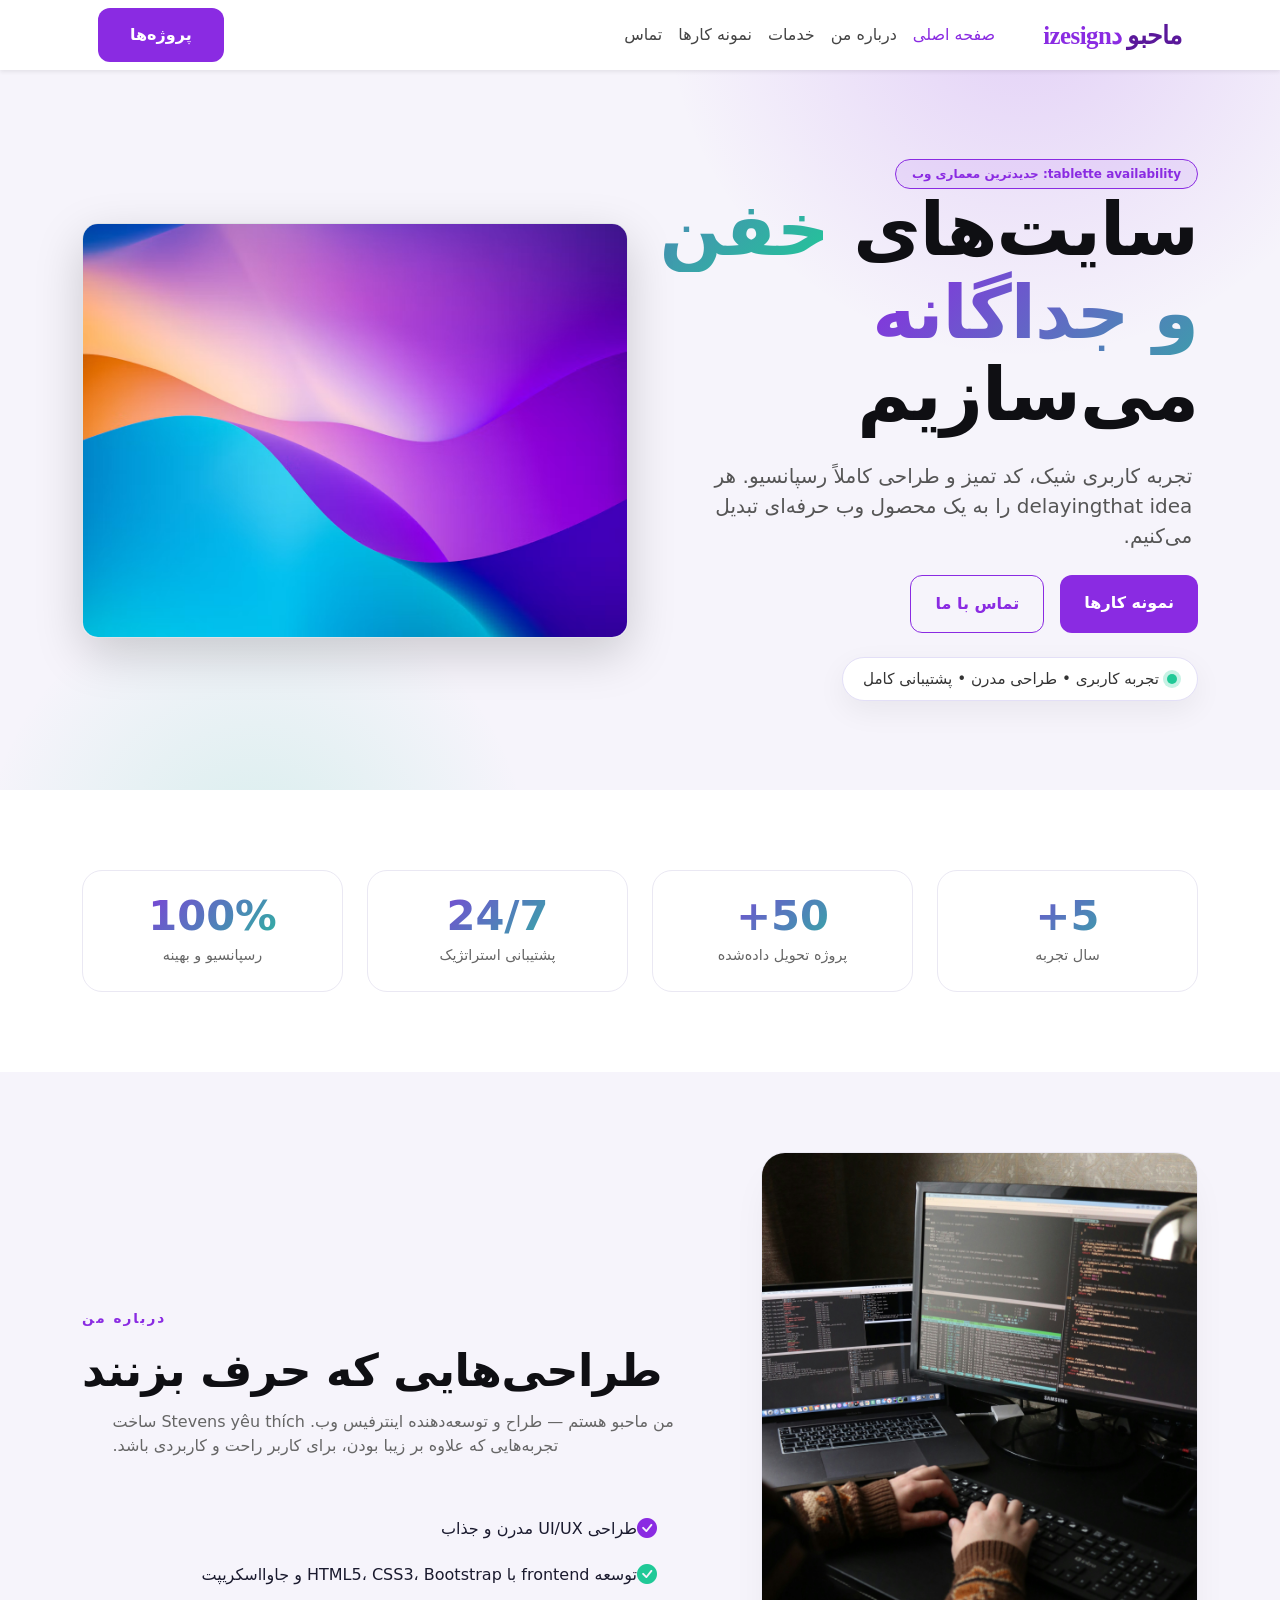
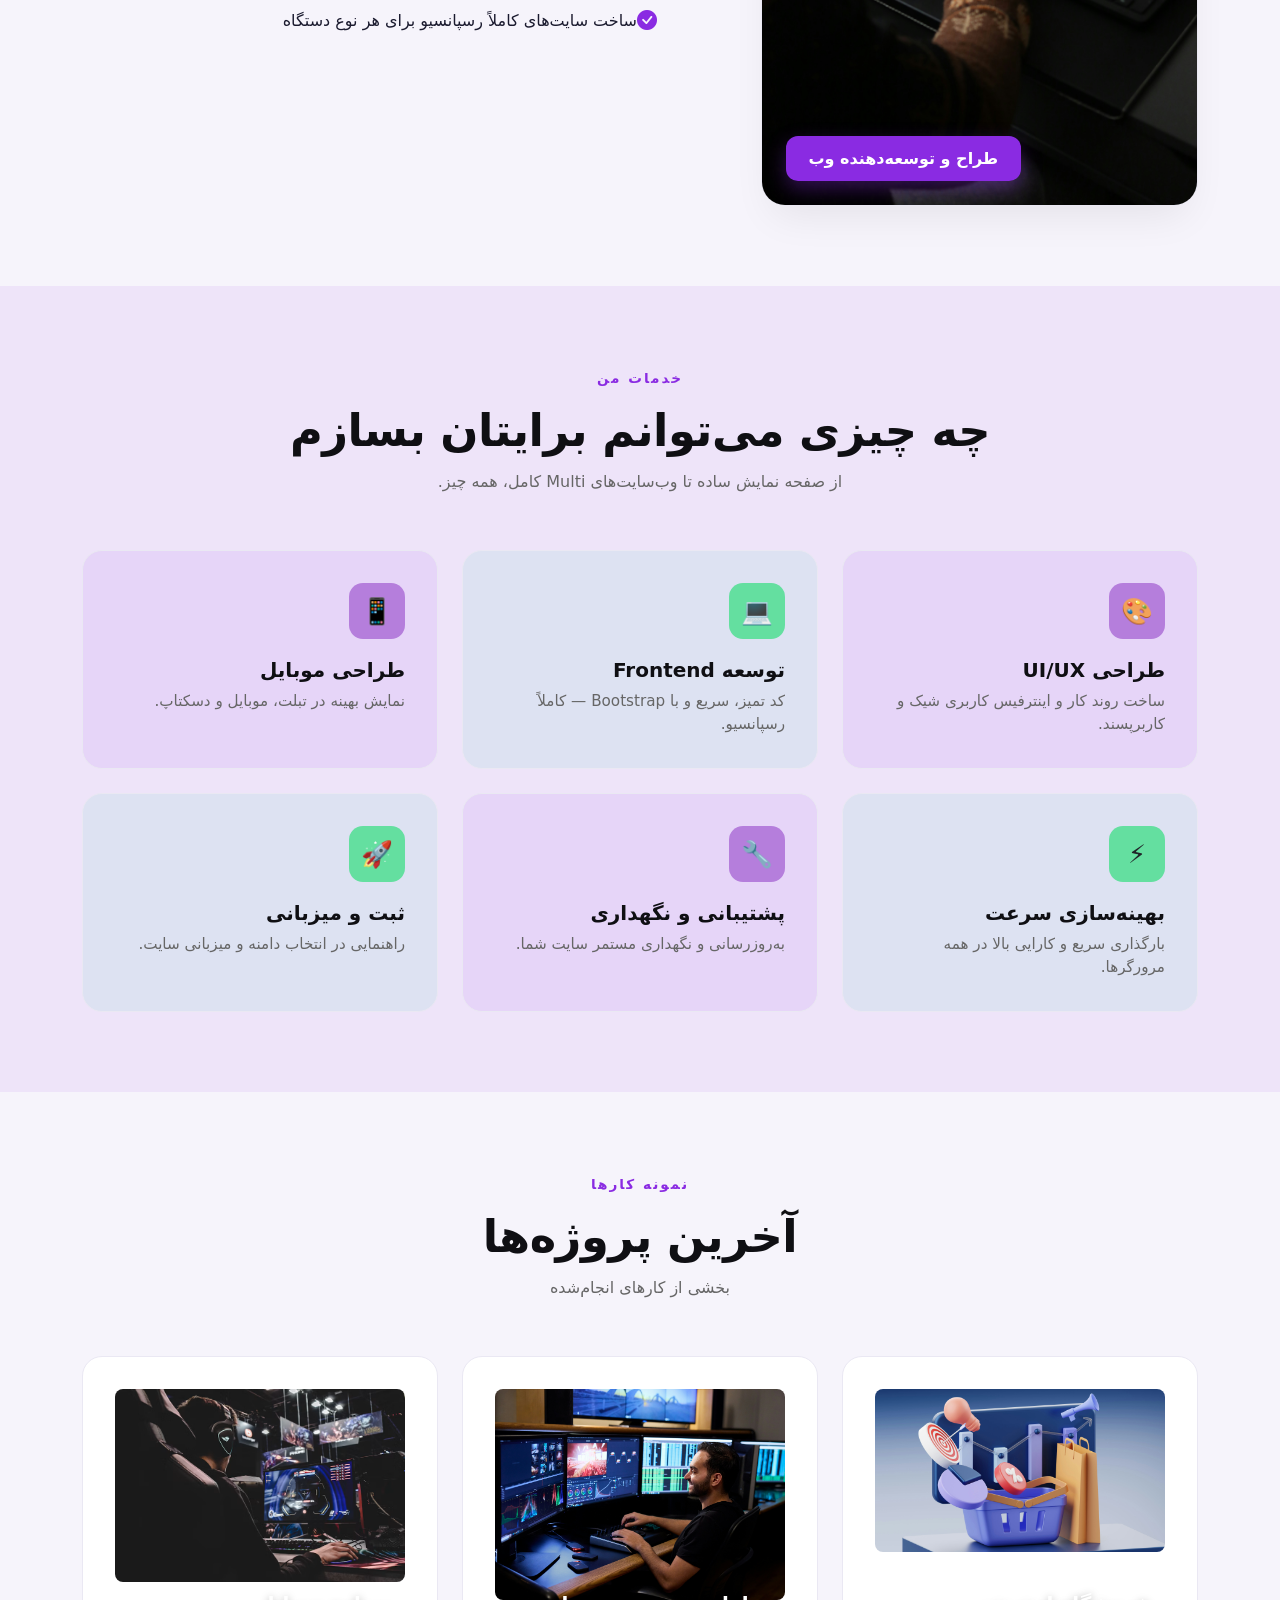
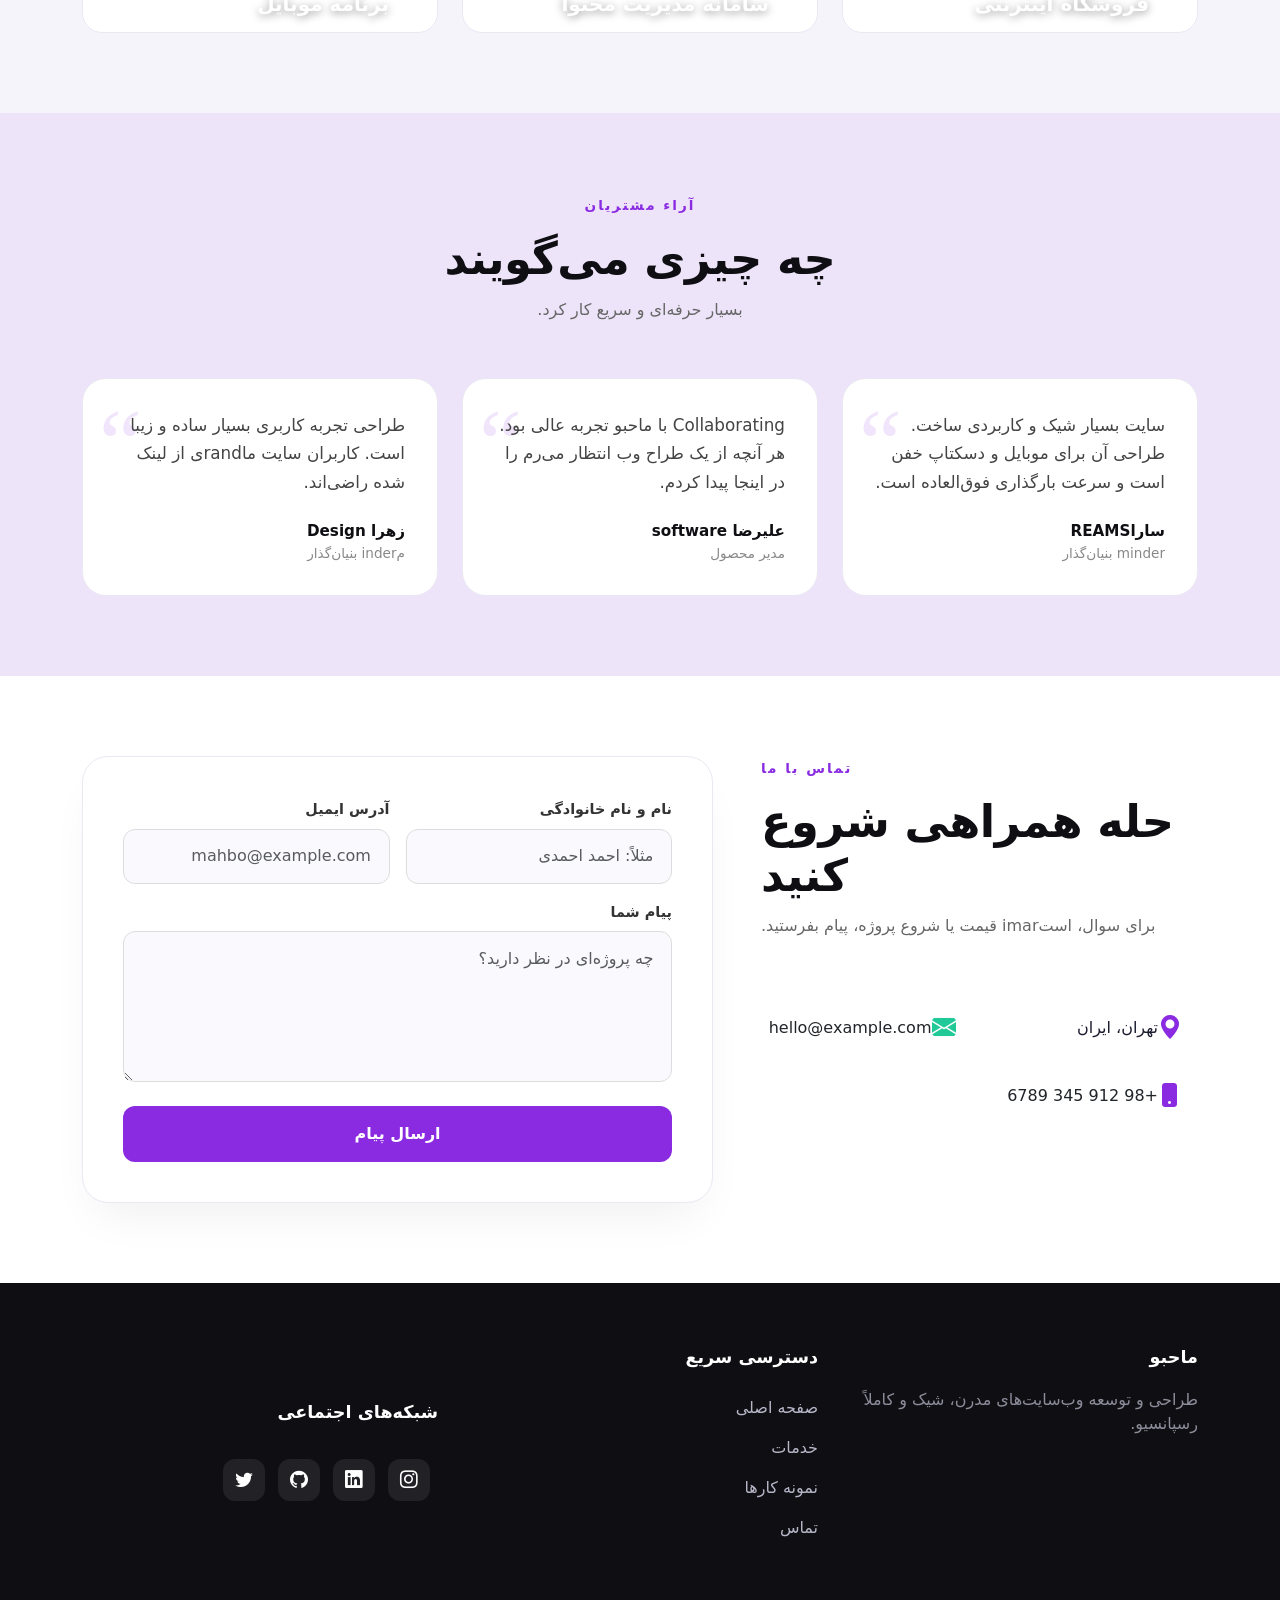
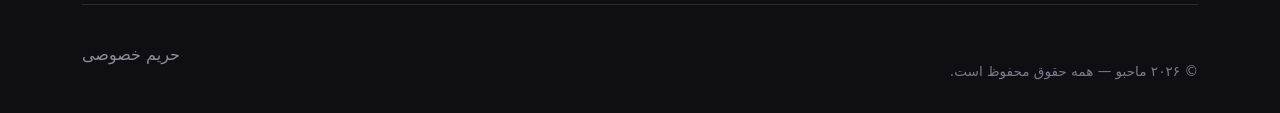
==== index.html @ b88f0582 "creating a resume website" ====
<!DOCTYPE html>
<html lang="fa" dir="rtl">
<head>
<meta charset="UTF-8">
<meta name="viewport" content="width=device-width, initial-scale=1.0">
<title>ماحبو | طراح و توسعه‌دهنده وب</title>

<!-- Bootstrap 5.3 (CDN) -->
<!-- <link href="https://cdn.jsdelivr.net/npm/bootstrap@5.3.3/dist/css/bootstrap.rtl.min.css" rel="stylesheet"> -->
<link rel="stylesheet" href="./uploads/bootstrap.rtl.min.css">
<!-- <link rel="stylesheet" href="https://cdn.jsdelivr.net/npm/bootstrap-icons@1.11.1/font/bootstrap-icons.css"> -->
<link rel="stylesheet" href="./uploads/bootstrap/bootstrap-icons/bootstrap-icons.min.css">

<!-- استایل‌های سفارشی آپلودی -->
<link rel="stylesheet" href="./uploads/main.css">
<link rel="stylesheet" href="./style.css">
</head>
<body>

<nav class="navbar navbar-expand-lg navbar-light bg-white shadow-sm sticky-top">
  <div class="container">
    <a class="navbar-brand" href="#home">ماحبو <span>دizesign</span></a>
    <button class="navbar-toggler" type="button" data-bs-toggle="collapse" data-bs-target="#mainNav">
      <span class="navbar-toggler-icon"></span>
    </button>
    <div class="collapse navbar-collapse" id="mainNav">
      <ul class="navbar-nav ms-auto">
        <li class="nav-item"><a class="nav-link active" href="#home">صفحه اصلی</a></li>
        <li class="nav-item"><a class="nav-link" href="#about">درباره من</a></li>
        <li class="nav-item"><a class="nav-link" href="#services">خدمات</a></li>
        <li class="nav-item"><a class="nav-link" href="#works">نمونه کارها</a></li>
        <li class="nav-item"><a class="nav-link" href="#contact">تماس</a></li>
      </ul>
      <a href="#contact" class="btn btn-primary ms-3 d-none d-lg-inline-block">پروژه‌ها</a>
    </div>
  </div>
</nav>

<!-- Hero -->
<section class="hero" id="home">
  <div class="container position-relative">
    <div class="row gy-5 align-items-center">
      <div class="col-lg-6">
        <span class="badge bg-purple-10 text-purple border border-purple rounded-pill px-3 py-2 small fw-bold">tablette availability: جدیدترین معماری وب</span>
        <h1>سایت‌های <span class="grad">خفن و جداگانه</span> می‌سازیم</h1>
        <p class="lead mt-4">تجربه کاربری شیک، کد تمیز و طراحی کاملاً رسپانسیو. هر delayingthat idea را به یک محصول وب حرفه‌ای تبدیل می‌کنیم.</p>
        <div class="d-flex gap-3 mt-4 flex-wrap">
          <a href="#works" class="btn btn-primary px-4 py-3">نمونه کارها</a>
          <a href="#contact" class="btn btn-outline-accent px-4 py-3">تماس با ما</a>
        </div>
        <div class="badge-pill mt-4">
          <span class="dot"></span> <span>تجربه کاربری • طراحی مدرن • پشتیبانی کامل</span>
        </div>
      </div>
      <div class="col-lg-6 text-center">
        <div class="position-relative d-inline-block">
          <img src="./image/img1.avif" alt="طراحی وب مدرن" class="img-fluid rounded-4 border border-purple-50 shadow-lg about-img">
        </div>
      </div>
    </div>
  </div>
</section>

<!-- Stats -->
<section class="bg-white">
  <div class="container">
    <div class="row g-4">
      <div class="col-md-3 col-6"><div class="stat"><div class="num">5+</div><div class="lbl">سال تجربه</div></div></div>
      <div class="col-md-3 col-6"><div class="stat"><div class="num">50+</div><div class="lbl">پروژه تحویل داده‌شده</div></div></div>
      <div class="col-md-3 col-6"><div class="stat"><div class="num">24/7</div><div class="lbl">پشتیبانی استراتژیک</div></div></div>
      <div class="col-md-3 col-6"><div class="stat"><div class="num">100%</div><div class="lbl">رسپانسیو و بهینه</div></div></div>
    </div>
  </div>
</section>

<!-- About -->
<section id="about">
  <div class="container">
    <div class="row g-5 align-items-center">
      <div class="col-lg-5">
        <div class="about-img">
          <img src="./image/img2.jpg" alt="محبوبه">
          <div class="badge">طراح و توسعه‌دهنده وب</div>
        </div>
      </div>
      <div class="col-lg-7">
        <div class="section-head text-start">
          <span class="eyebrow">درباره من</span>
          <h2>طراحی‌هایی که حرف بزنند</h2>
          <p>من ماحبو هستم — طراح و توسعه‌دهنده اینترفیس وب. Stevens yêu thích ساخت تجربه‌هایی که علاوه بر زیبا بودن، برای کاربر راحت و کاربردی باشد.</p>
        </div>
        <ul class="list-unstyled mt-4">
          <li class="d-flex align-items-center mb-3"><i class="bi bi-check-circle-fill text-purple fs-5 me-3"></i> <span>طراحی UI/UX مدرن و جذاب</span></li>
          <li class="d-flex align-items-center mb-3"><i class="bi bi-check-circle-fill text-teal fs-5 me-3"></i> <span>توسعه frontend با HTML5، CSS3، Bootstrap و جاوااسکریپت</span></li>
          <li class="d-flex align-items-center mb-3"><i class="bi bi-check-circle-fill text-purple fs-5 me-3"></i> <span>ساخت سایت‌های کاملاً رسپانسیو برای هر نوع دستگاه</span></li>
        </ul>
      </div>
    </div>
  </div>
</section>

<!-- Services -->
<section id="services" class="bg-purple-10">
  <div class="container">
    <div class="section-head">
      <span class="eyebrow">خدمات من</span>
      <h2>چه چیزی می‌توانم برایتان بسازم</h2>
      <p>از صفحه نمایش ساده تا وب‌سایت‌های Multi کامل، همه چیز.</p>
    </div>
    <div class="row g-4">
      <div class="col-md-6 col-lg-4">
        <div class="card-glass bg-purple-10">
          <div class="card-icon bg-purple-light text-purple-dark">🎨</div>
          <h3>طراحی UI/UX</h3>
          <p>ساخت روند کار و اینترفیس کاربری شیک و کاربرپسند.</p>
        </div>
      </div>
      <div class="col-md-6 col-lg-4">
        <div class="card-glass bg-teal-10">
          <div class="card-icon bg-teal-light text-dark">💻</div>
          <h3>توسعه Frontend</h3>
          <p>کد تمیز، سریع و با Bootstrap — کاملاً رسپانسیو.</p>
        </div>
      </div>
      <div class="col-md-6 col-lg-4">
        <div class="card-glass bg-purple-10">
          <div class="card-icon bg-purple-light text-purple-dark">📱</div>
          <h3>طراحی موبایل</h3>
          <p>نمایش بهینه در تبلت، موبایل و دسکتاپ.</p>
        </div>
      </div>
      <div class="col-md-6 col-lg-4">
        <div class="card-glass bg-teal-10">
          <div class="card-icon bg-teal-light text-dark">⚡</div>
          <h3>بهینه‌سازی سرعت</h3>
          <p>بارگذاری سریع و کارایی بالا در همه مرورگرها.</p>
        </div>
      </div>
      <div class="col-md-6 col-lg-4">
        <div class="card-glass bg-purple-10">
          <div class="card-icon bg-purple-light text-purple-dark">🔧</div>
          <h3>پشتیبانی و نگهداری</h3>
          <p>به‌روزرسانی و نگهداری مستمر سایت شما.</p>
        </div>
      </div>
      <div class="col-md-6 col-lg-4">
        <div class="card-glass bg-teal-10">
          <div class="card-icon bg-teal-light text-dark">🚀</div>
          <h3>ثبت و میزبانی</h3>
          <p>راهنمایی در انتخاب دامنه و میزبانی سایت.</p>
        </div>
      </div>
    </div>
  </div>
</section>

<!-- Works / Gallery -->
<section id="works">
  <div class="container">
    <div class="section-head">
      <span class="eyebrow">نمونه کارها</span>
      <h2>آخرین پروژه‌ها</h2>
      <p>بخشی از کارهای انجام‌شده</p>
    </div>
    <div class="row g-4">
      <div class="col-md-6 col-lg-4">
        <div class="card-glass" style="position:relative;overflow:hidden;">
          <img src="./image/img3.jpg" alt="پروژه ۱" class="img-fluid w-100 rounded-3">
          <div class="position-absolute bottom-0 inset-0 p-3 d-flex align-items-end">
            <h3 class="mb-0 text-white fw-bold" style="text-shadow:0 2px 8px rgba(0,0,0,0.4);">فروشگاه اینترنتی</h3>
          </div>
        </div>
      </div>
      <div class="col-md-6 col-lg-4">
        <div class="card-glass" style="position:relative;overflow:hidden;">
          <img src="./image/img4.jpg" alt="پروژه ۲" class="img-fluid w-100 rounded-3">
          <div class="position-absolute bottom-0 inset-0 p-3 d-flex align-items-end">
            <h3 class="mb-0 text-white fw-bold" style="text-shadow:0 2px 8px rgba(0,0,0,0.4);">سامانه مدیریت محتوا</h3>
          </div>
        </div>
      </div>
      <div class="col-md-6 col-lg-4">
        <div class="card-glass" style="position:relative;overflow:hidden;">
          <img src="./image/img5.avif" alt="پروژه ۳" class="img-fluid w-100 rounded-3">
          <div class="position-absolute bottom-0 inset-0 p-3 d-flex align-items-end">
            <h3 class="mb-0 text-white fw-bold" style="text-shadow:0 2px 8px rgba(0,0,0,0.4);">برنامه موبایل</h3>
          </div>
        </div>
      </div>
    </div>
  </div>
</section>

<!-- Testimonials -->
<section class="bg-purple-10">
  <div class="container">
    <div class="section-head">
      <span class="eyebrow">آراء مشتریان</span>
      <h2>چه چیزی می‌گویند</h2>
      <p>بسیار حرفه‌ای و سریع کار کرد.</p>
    </div>
    <div class="row g-4">
      <div class="col-md-6 col-lg-4">
        <div class="testimonial">
          <p>سایت بسیار شیک و کاربردی ساخت. طراحی آن برای موبایل و دسکتاپ خفن است و سرعت بارگذاری فوق‌العاده است.</p>
          <div class="author">ساراREAMS</div>
          <div class="role">minder بنیان‌گذار</div>
        </div>
      </div>
      <div class="col-md-6 col-lg-4">
        <div class="testimonial">
          <p>Collaborating با ماحبو تجربه عالی بود. هر آنچه از یک طراح وب انتظار می‌رم را در اینجا پیدا کردم.</p>
          <div class="author">علیرضا software</div>
          <div class="role">مدیر محصول</div>
        </div>
      </div>
      <div class="col-md-6 col-lg-4">
        <div class="testimonial">
          <p>طراحی تجربه کاربری بسیار ساده و زیبا است. کاربران سایت ماrandی از لینک شده راضی‌اند.</p>
          <div class="author">زهرا Design</div>
          <div class="role">مinder بنیان‌گذار</div>
        </div>
      </div>
    </div>
  </div>
</section>

<!-- Contact -->
<section id="contact" class="bg-white">
  <div class="container">
    <div class="row g-5">
      <div class="col-lg-5">
        <div class="section-head text-start">
          <span class="eyebrow">تماس با ما</span>
          <h2>حله همراهی شروع کنید</h2>
          <p>برای سوال، استimar قیمت یا شروع پروژه، پیام بفرستید.</p>
        </div>
        <div class="row g-3 mt-4">
          <div class="col-6">
            <div class="d-flex align-items-center mb-3"><i class="bi bi-geo-alt-fill text-purple fs-4 me-3"></i> <span>تهران، ایران</span></div>
          </div>
          <div class="col-6">
            <div class="d-flex align-items-center mb-3"><i class="bi bi-envelope-fill text-teal fs-4 me-3"></i> <a href="mailto:hello@example.com" class="text-dark text-decoration-none">hello@example.com</a></div>
          </div>
          <div class="col-12">
            <div class="d-flex align-items-center mb-3"><i class="bi bi-phone-fill text-purple fs-4 me-3"></i> <a href="tel:+989123456789" class="text-dark text-decoration-none">+98 912 345 6789</a></div>
          </div>
        </div>
      </div>
      <div class="col-lg-7">
        <form class="contact-form" id="contactForm">
          <div class="row g-3">
            <div class="col-md-6">
              <label class="form-label">نام و نام خانوادگی</label>
              <input type="text" class="form-control" placeholder="مثلاً: احمد احمدی" required>
            </div>
            <div class="col-md-6">
              <label class="form-label">آدرس ایمیل</label>
              <input type="email" class="form-control" placeholder="mahbo@example.com" required>
            </div>
            <div class="col-12">
              <label class="form-label">پیام شما</label>
              <textarea class="form-control" rows="5" placeholder="چه پروژه‌ای در نظر دارید؟" required></textarea>
            </div>
          </div>
          <div class="d-grid mt-4">
            <button type="submit" class="btn btn-primary px-5 py-3">ارسال پیام</button>
          </div>
        </form>
      </div>
    </div>
  </div>
</section>

<footer>
  <div class="container">
    <div class="row g-4">
      <div class="col-md-4">
        <h5>ماحبو</h5>
        <p class="mt-3 opacity-75">طراحی و توسعه وب‌سایت‌های مدرن، شیک و کاملاً رسپانسیو.</p>
      </div>
      <div class="col-md-4 d-flex flex-column justify-content-center">
        <h5>دسترسی سریع</h5>
        <p class="mt-2"><a href="#home">صفحه اصلی</a></p>
        <p><a href="#services">خدمات</a></p>
        <p><a href="#works">نمونه کارها</a></p>
        <p><a href="#contact">تماس</a></p>
      </div>
      <div class="col-md-4 d-flex flex-column justify-content-center">
        <h5>شبکه‌های اجتماعی</h5>
        <div class="social mt-3">
          <a href="#"><i class="bi bi-instagram"></i></a>
          <a href="#"><i class="bi bi-linkedin"></i></a>
          <a href="#"><i class="bi bi-github"></i></a>
          <a href="#"><i class="bi bi-twitter"></i></a>
        </div>
      </div>
    </div>
    <div class="border-top mt-5 pt-4 d-flex justify-content-between align-items-center flex-wrap gap-3">
      <div class="copyright">© ۲۰۲۶ ماحبو — همه حقوق محفوظ است.</div>
      <a href="#" class="text-decoration-none opacity-75">حریم خصوصی</a>
    </div>
  </div>
</footer>

<!-- Bootstrap JS Bundle + Bootstrap Icons -->
<!-- <script src="https://cdn.jsdelivr.net/npm/bootstrap@5.3.3/dist/js/bootstrap.bundle.min.js"></script> -->
<script src="./uploads/bootstrap/bootstrap.bundle.min.js"></script>
<script>
  /* Reveal-on-scroll */
  const observer = new IntersectionObserver((entries) => {
    entries.forEach(entry => {
      if (entry.isIntersecting) {
        entry.target.classList.add('show');
        observer.unobserve(entry.target);
      }
    });
  }, { threshold: 0.12 });
  document.querySelectorAll('.reveal').forEach(el => observer.observe(el));

  /* Smooth scroll already via CSS; active nav link on scroll */
  const sections = document.querySelectorAll('section[id]');
  const navLinks = document.querySelectorAll('.navbar-nav .nav-link');
  window.addEventListener('scroll', () => {
    let current = '';
    sections.forEach(sec => {
      const top = window.scrollY;
      const offset = sec.offsetTop - 120;
      if (top >= offset) current = sec.getAttribute('id');
    });
    navLinks.forEach(link => {
      link.classList.remove('active');
      if (link.getAttribute('href') === '#' + current) link.classList.add('active');
    });
  });

  /* Demo contact form */
  document.getElementById('contactForm').addEventListener('submit', function(e) {
    e.preventDefault();
    const btn = this.querySelector('button[type="submit"]');
    const original = btn.textContent;
    btn.textContent = 'ارسال شد ✓';
    btn.classList.replace('btn-primary','btn-outline-accent');
    setTimeout(() => {
      btn.textContent = original;
      btn.classList.replace('btn-outline-accent','btn-primary');
      this.reset();
    }, 2000);
  });
</script>
</body>
</html>
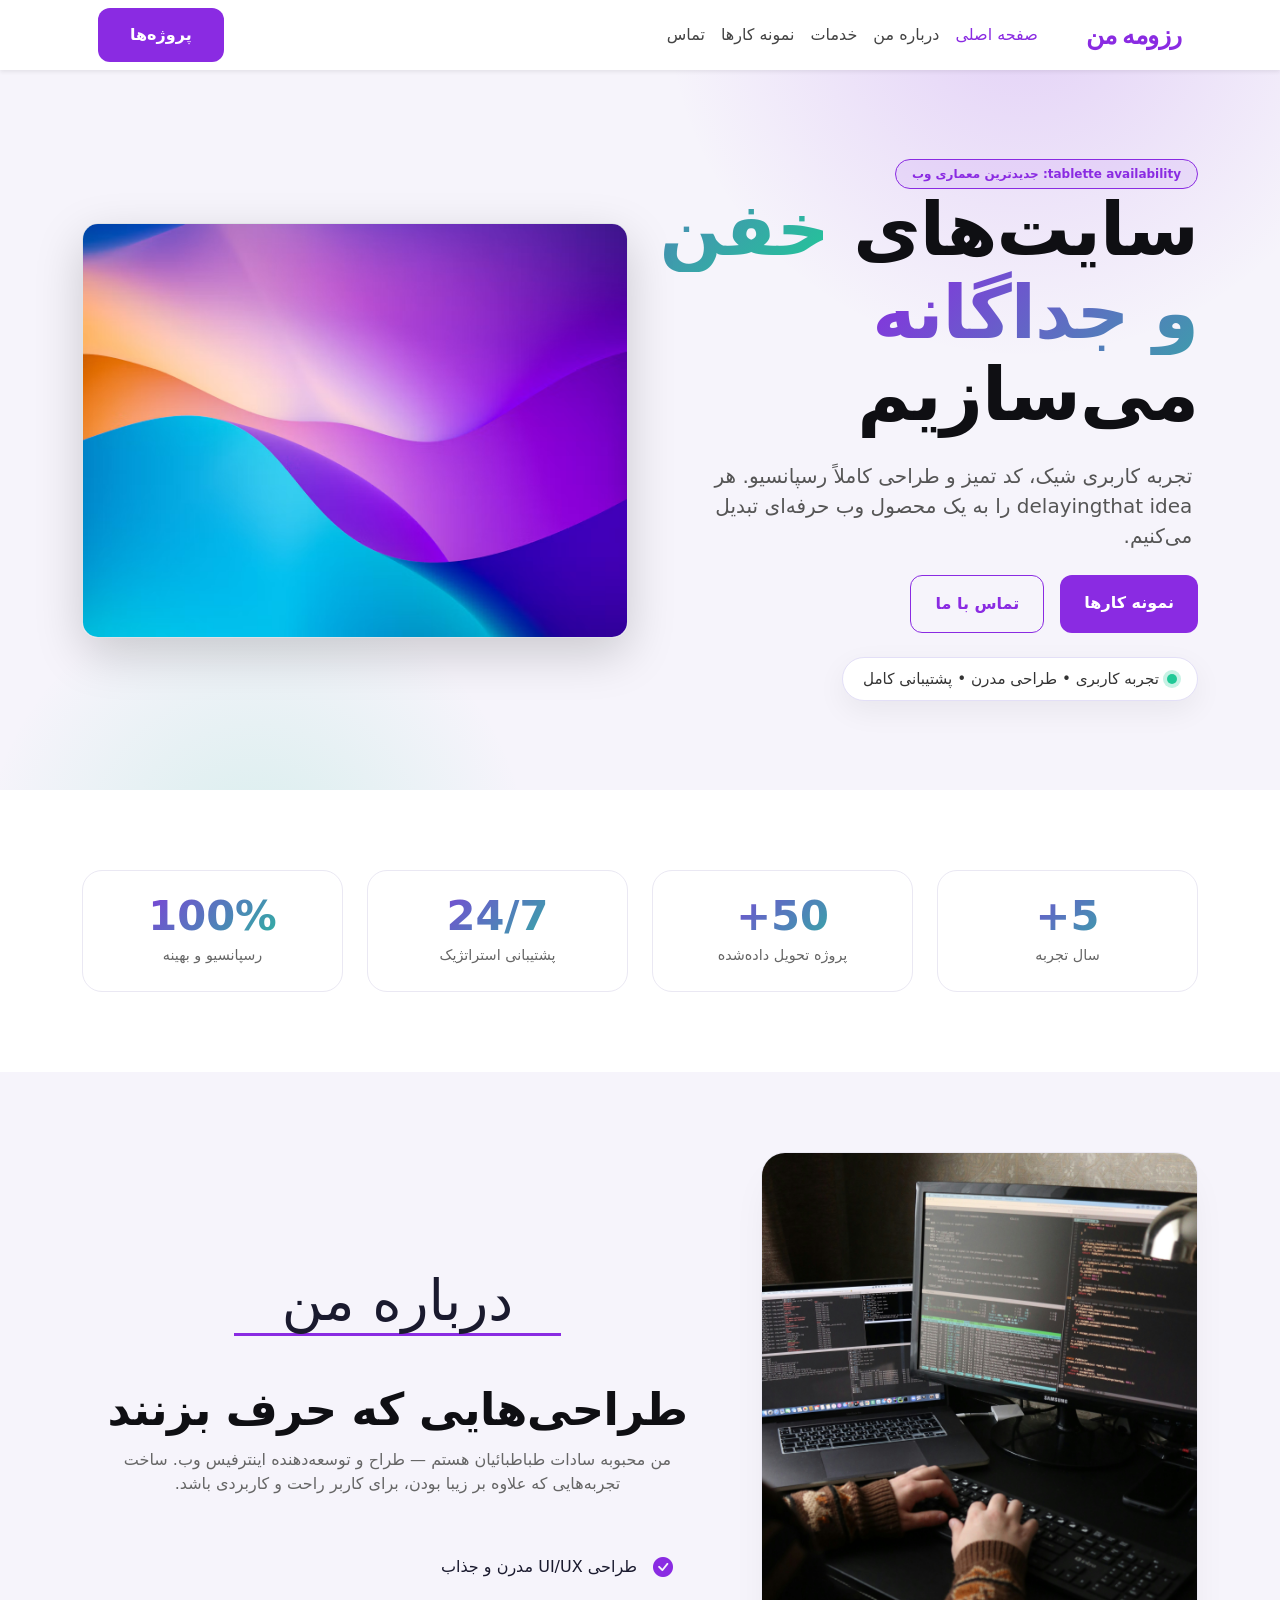
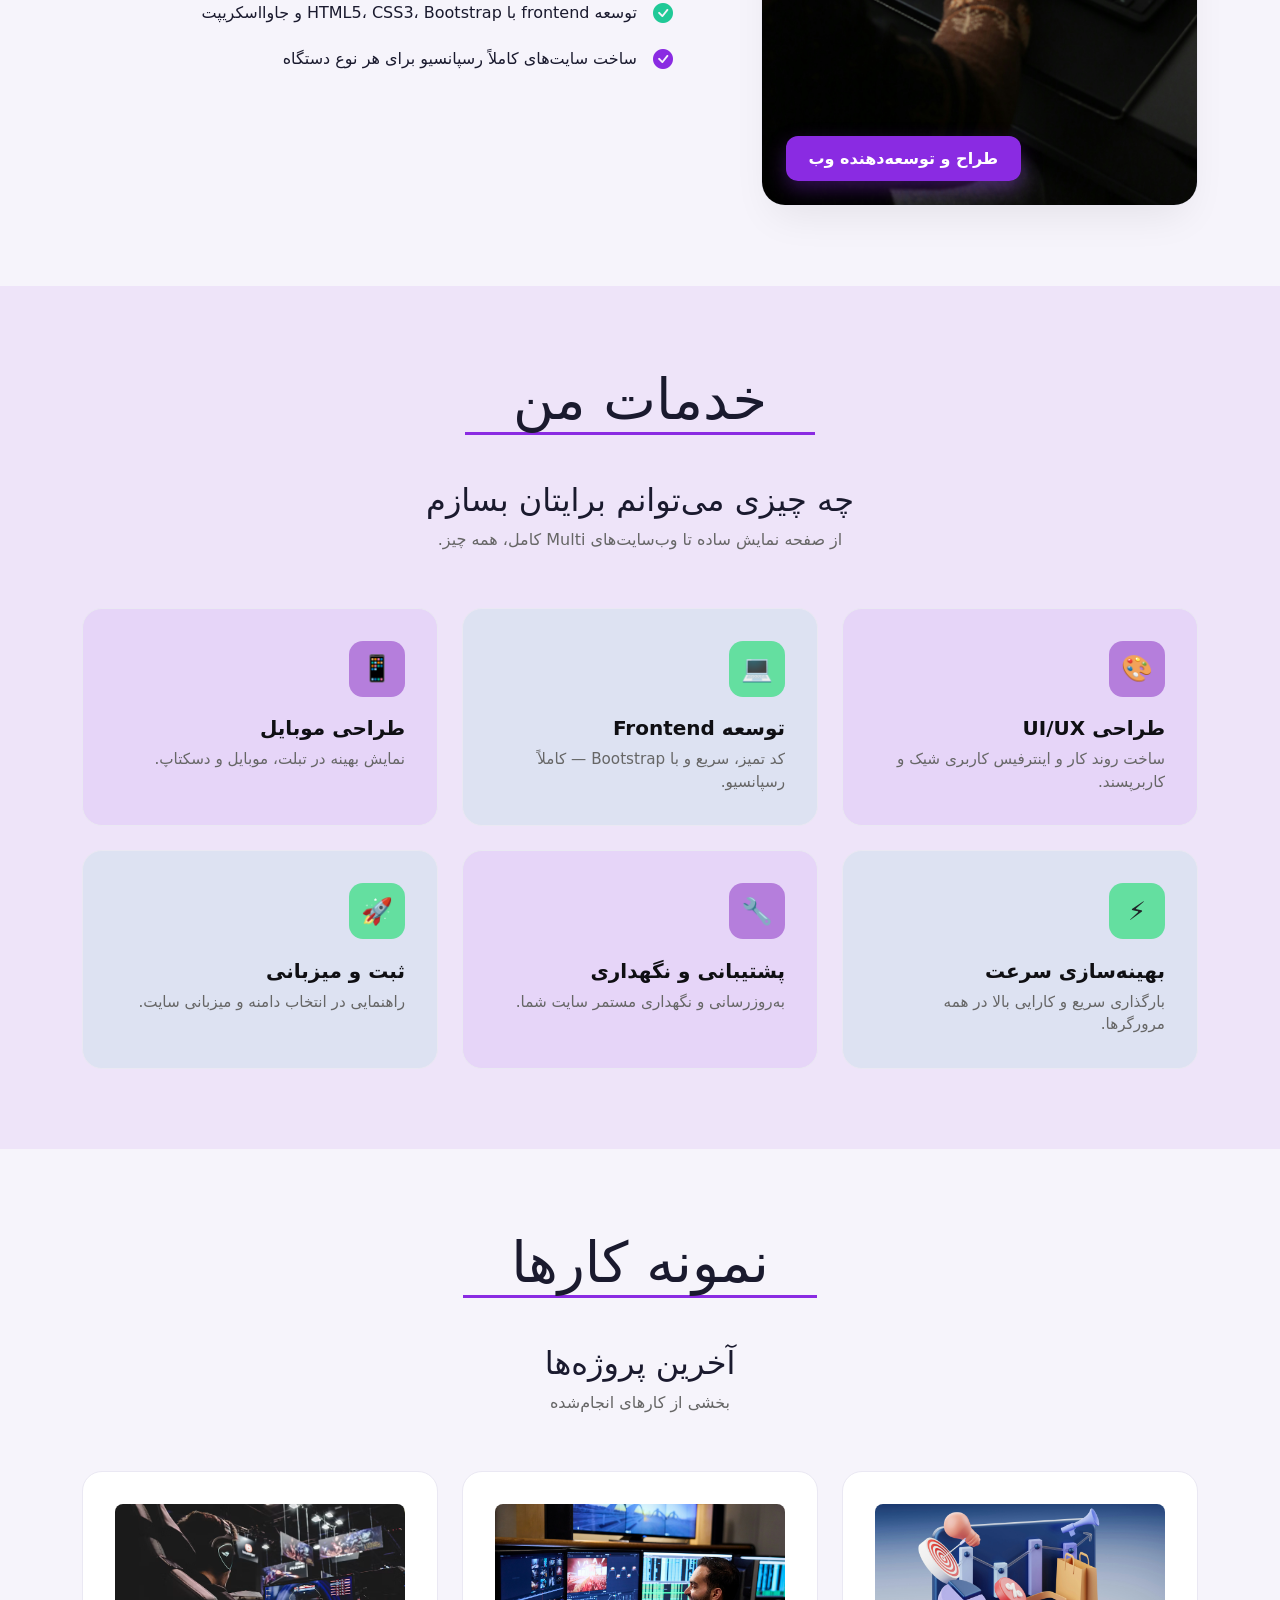
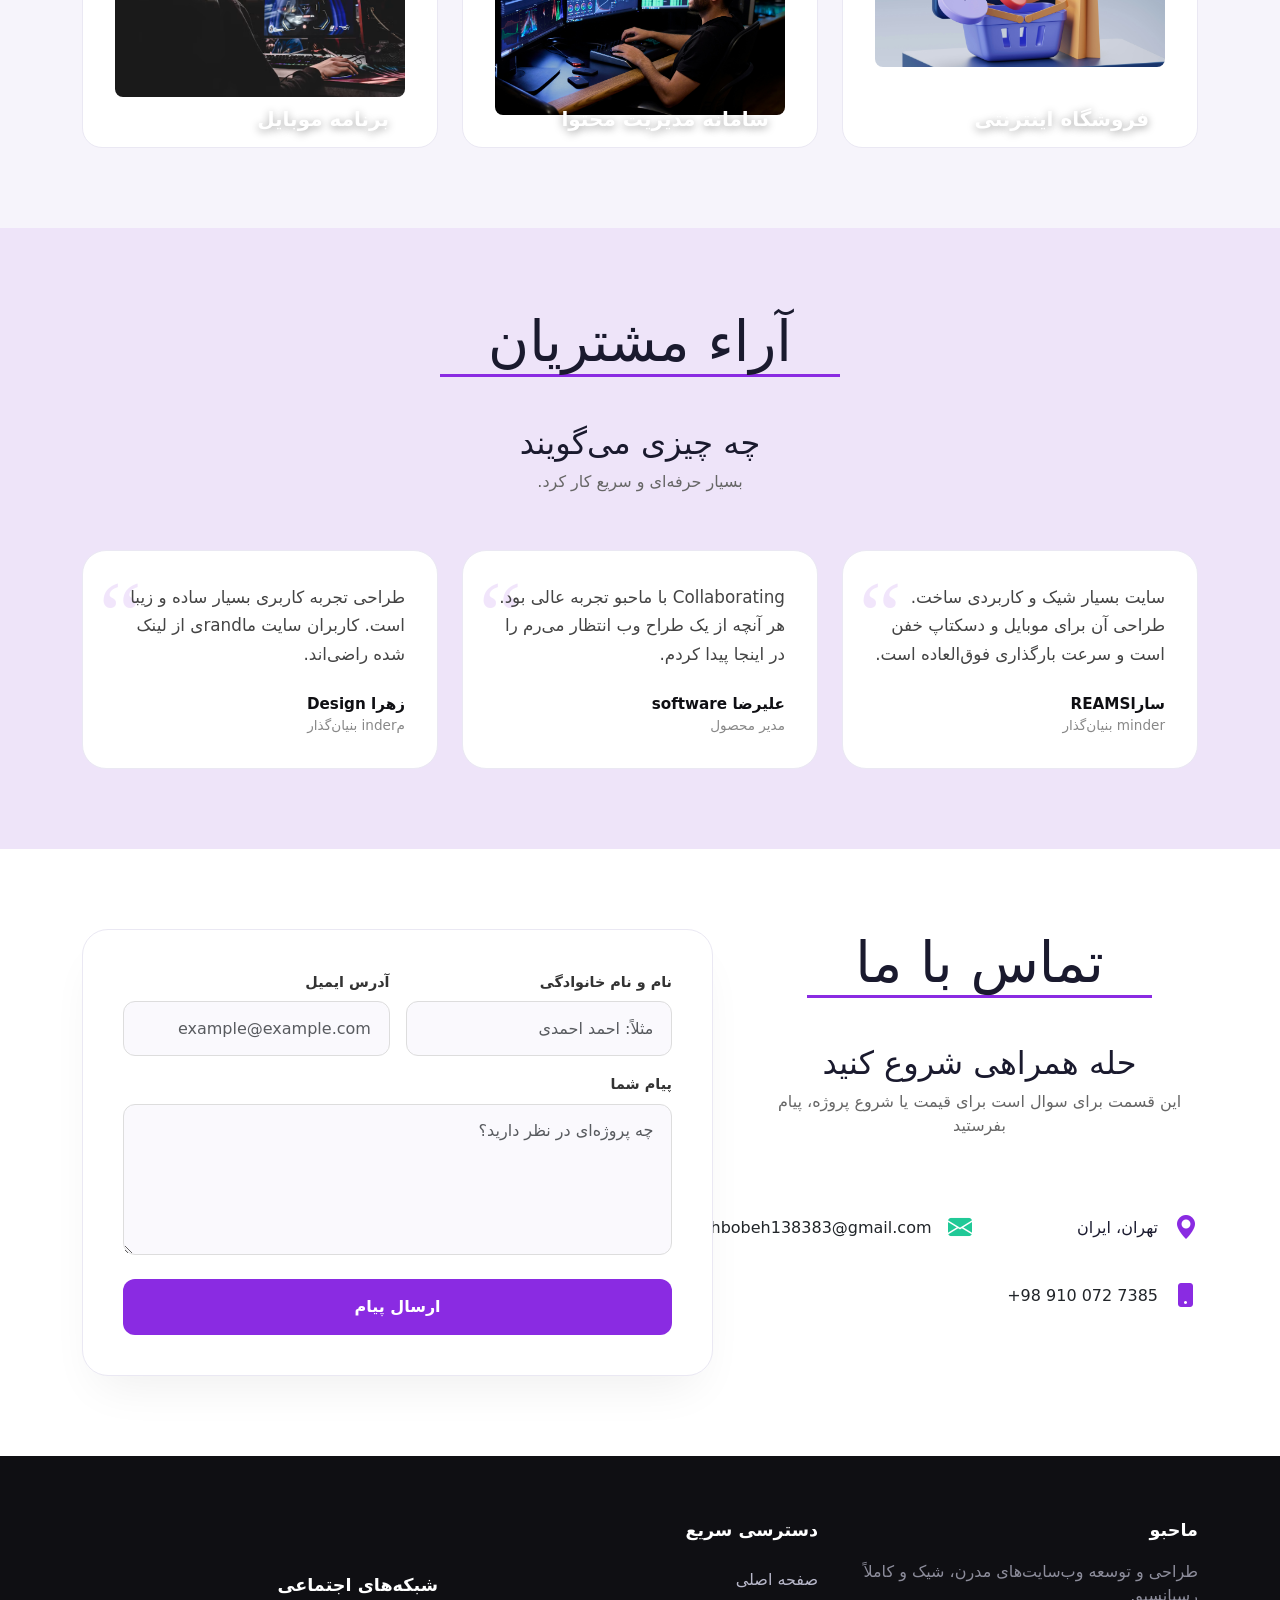
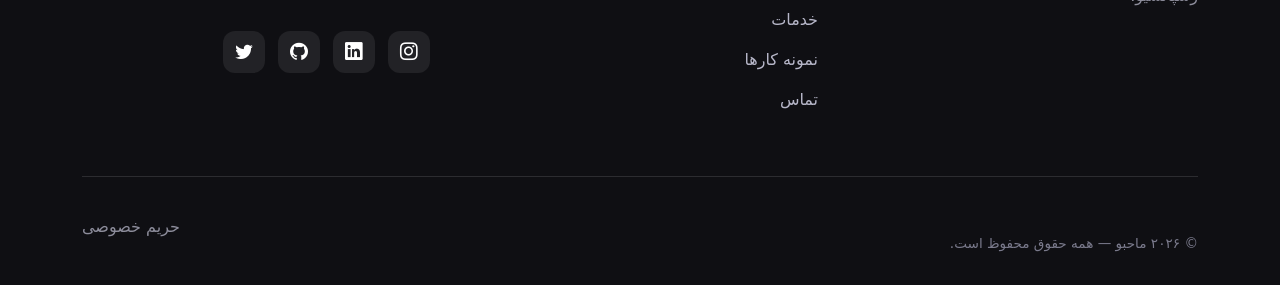
==== commit d8216270: "personalization" ====
--- a/index.html
+++ b/index.html
@@ -19,7 +19,7 @@
 
 <nav class="navbar navbar-expand-lg navbar-light bg-white shadow-sm sticky-top">
   <div class="container">
-    <a class="navbar-brand" href="#home">ماحبو <span>دizesign</span></a>
+    <a class="navbar-brand" href="#home"><span>رزومه من</span></a>
     <button class="navbar-toggler" type="button" data-bs-toggle="collapse" data-bs-target="#mainNav">
       <span class="navbar-toggler-icon"></span>
     </button>
@@ -84,15 +84,16 @@
         </div>
       </div>
       <div class="col-lg-7">
-        <div class="section-head text-start">
-          <span class="eyebrow">درباره من</span>
-          <h2>طراحی‌هایی که حرف بزنند</h2>
-          <p>من ماحبو هستم — طراح و توسعه‌دهنده اینترفیس وب. Stevens yêu thích ساخت تجربه‌هایی که علاوه بر زیبا بودن، برای کاربر راحت و کاربردی باشد.</p>
+        <div class="section-head text-center">
+          <!-- <span class=" eyebrow border border-purple rounded px-4 py-2">درباره من</span> -->
+          <span class="display-4 border-bottom border-3 border-purple px-5">درباره من</span>
+          <h3 class="mt-5" >طراحی‌هایی که حرف بزنند</h3>
+          <p>من محبوبه سادات طباطبائیان هستم — طراح و توسعه‌دهنده اینترفیس وب.  ساخت تجربه‌هایی که علاوه بر زیبا بودن، برای کاربر راحت و کاربردی باشد.</p>
         </div>
         <ul class="list-unstyled mt-4">
-          <li class="d-flex align-items-center mb-3"><i class="bi bi-check-circle-fill text-purple fs-5 me-3"></i> <span>طراحی UI/UX مدرن و جذاب</span></li>
-          <li class="d-flex align-items-center mb-3"><i class="bi bi-check-circle-fill text-teal fs-5 me-3"></i> <span>توسعه frontend با HTML5، CSS3، Bootstrap و جاوااسکریپت</span></li>
-          <li class="d-flex align-items-center mb-3"><i class="bi bi-check-circle-fill text-purple fs-5 me-3"></i> <span>ساخت سایت‌های کاملاً رسپانسیو برای هر نوع دستگاه</span></li>
+          <li class="d-flex align-items-center mb-3"><i class="bi bi-check-circle-fill text-purple fs-5 ms-3"></i> <span>طراحی UI/UX مدرن و جذاب</span></li>
+          <li class="d-flex align-items-center mb-3"><i class="bi bi-check-circle-fill text-teal fs-5 ms-3"></i> <span>توسعه frontend با HTML5، CSS3، Bootstrap و جاوااسکریپت</span></li>
+          <li class="d-flex align-items-center mb-3"><i class="bi bi-check-circle-fill text-purple fs-5 ms-3"></i> <span>ساخت سایت‌های کاملاً رسپانسیو برای هر نوع دستگاه</span></li>
         </ul>
       </div>
     </div>
@@ -103,8 +104,8 @@
 <section id="services" class="bg-purple-10">
   <div class="container">
     <div class="section-head">
-      <span class="eyebrow">خدمات من</span>
-      <h2>چه چیزی می‌توانم برایتان بسازم</h2>
+      <span class="display-4 border-bottom border-3 border-purple px-5">خدمات من</span>
+      <h2 class="mt-5">چه چیزی می‌توانم برایتان بسازم</h2>
       <p>از صفحه نمایش ساده تا وب‌سایت‌های Multi کامل، همه چیز.</p>
     </div>
     <div class="row g-4">
@@ -158,8 +159,8 @@
 <section id="works">
   <div class="container">
     <div class="section-head">
-      <span class="eyebrow">نمونه کارها</span>
-      <h2>آخرین پروژه‌ها</h2>
+      <span class="display-4 border-bottom border-3 border-purple px-5">نمونه کارها</span>
+      <h2 class="mt-5">آخرین پروژه‌ها</h2>
       <p>بخشی از کارهای انجام‌شده</p>
     </div>
     <div class="row g-4">
@@ -195,8 +196,8 @@
 <section class="bg-purple-10">
   <div class="container">
     <div class="section-head">
-      <span class="eyebrow">آراء مشتریان</span>
-      <h2>چه چیزی می‌گویند</h2>
+      <span class="display-4 border-bottom border-3 border-purple px-5">آراء مشتریان</span>
+      <h2 class="mt-5">چه چیزی می‌گویند</h2>
       <p>بسیار حرفه‌ای و سریع کار کرد.</p>
     </div>
     <div class="row g-4">
@@ -230,20 +231,23 @@
   <div class="container">
     <div class="row g-5">
       <div class="col-lg-5">
-        <div class="section-head text-start">
-          <span class="eyebrow">تماس با ما</span>
-          <h2>حله همراهی شروع کنید</h2>
-          <p>برای سوال، استimar قیمت یا شروع پروژه، پیام بفرستید.</p>
+        <div class="section-head text-center">
+          <span class="display-4 border-bottom border-3 border-purple px-5">تماس با ما</span>
+          <h2 class="mt-5">حله همراهی شروع کنید</h2>
+          <p>
+این قسمت برای سوال است برای قیمت یا شروع پروژه، پیام بفرستید
+
+          </p>
         </div>
         <div class="row g-3 mt-4">
           <div class="col-6">
-            <div class="d-flex align-items-center mb-3"><i class="bi bi-geo-alt-fill text-purple fs-4 me-3"></i> <span>تهران، ایران</span></div>
+            <div class="d-flex align-items-center mb-3"><i class="bi bi-geo-alt-fill text-purple fs-4 ms-3"></i> <span>تهران، ایران</span></div>
           </div>
           <div class="col-6">
-            <div class="d-flex align-items-center mb-3"><i class="bi bi-envelope-fill text-teal fs-4 me-3"></i> <a href="mailto:hello@example.com" class="text-dark text-decoration-none">hello@example.com</a></div>
+            <div class="d-flex align-items-center mb-3"><i class="bi bi-envelope-fill text-teal fs-4 ms-3"></i> <a href="mailto:mahbobeh138383@gmail.com" class="text-dark text-decoration-none">mahbobeh138383@gmail.com</a></div>
           </div>
           <div class="col-12">
-            <div class="d-flex align-items-center mb-3"><i class="bi bi-phone-fill text-purple fs-4 me-3"></i> <a href="tel:+989123456789" class="text-dark text-decoration-none">+98 912 345 6789</a></div>
+            <div class="d-flex align-items-center mb-3"><i class="bi bi-phone-fill text-purple fs-4 ms-3"></i> <a href="tel:+989123456789" dir="ltr" class="text-dark text-decoration-none">+98 910 072 7385</a></div>
           </div>
         </div>
       </div>
@@ -256,7 +260,7 @@
             </div>
             <div class="col-md-6">
               <label class="form-label">آدرس ایمیل</label>
-              <input type="email" class="form-control" placeholder="mahbo@example.com" required>
+              <input type="email" class="form-control" placeholder="example@example.com" required>
             </div>
             <div class="col-12">
               <label class="form-label">پیام شما</label>
--- a/style.css
+++ b/style.css
@@ -83,7 +83,7 @@
     letter-spacing: 2px;
     margin-bottom: 1rem;
   }
-  .section-head h2 {
+  .section-head h3 {
     font-size: clamp(1.9rem, 4vw, 2.8rem);
     font-weight: 800;
     color: var(--dark);
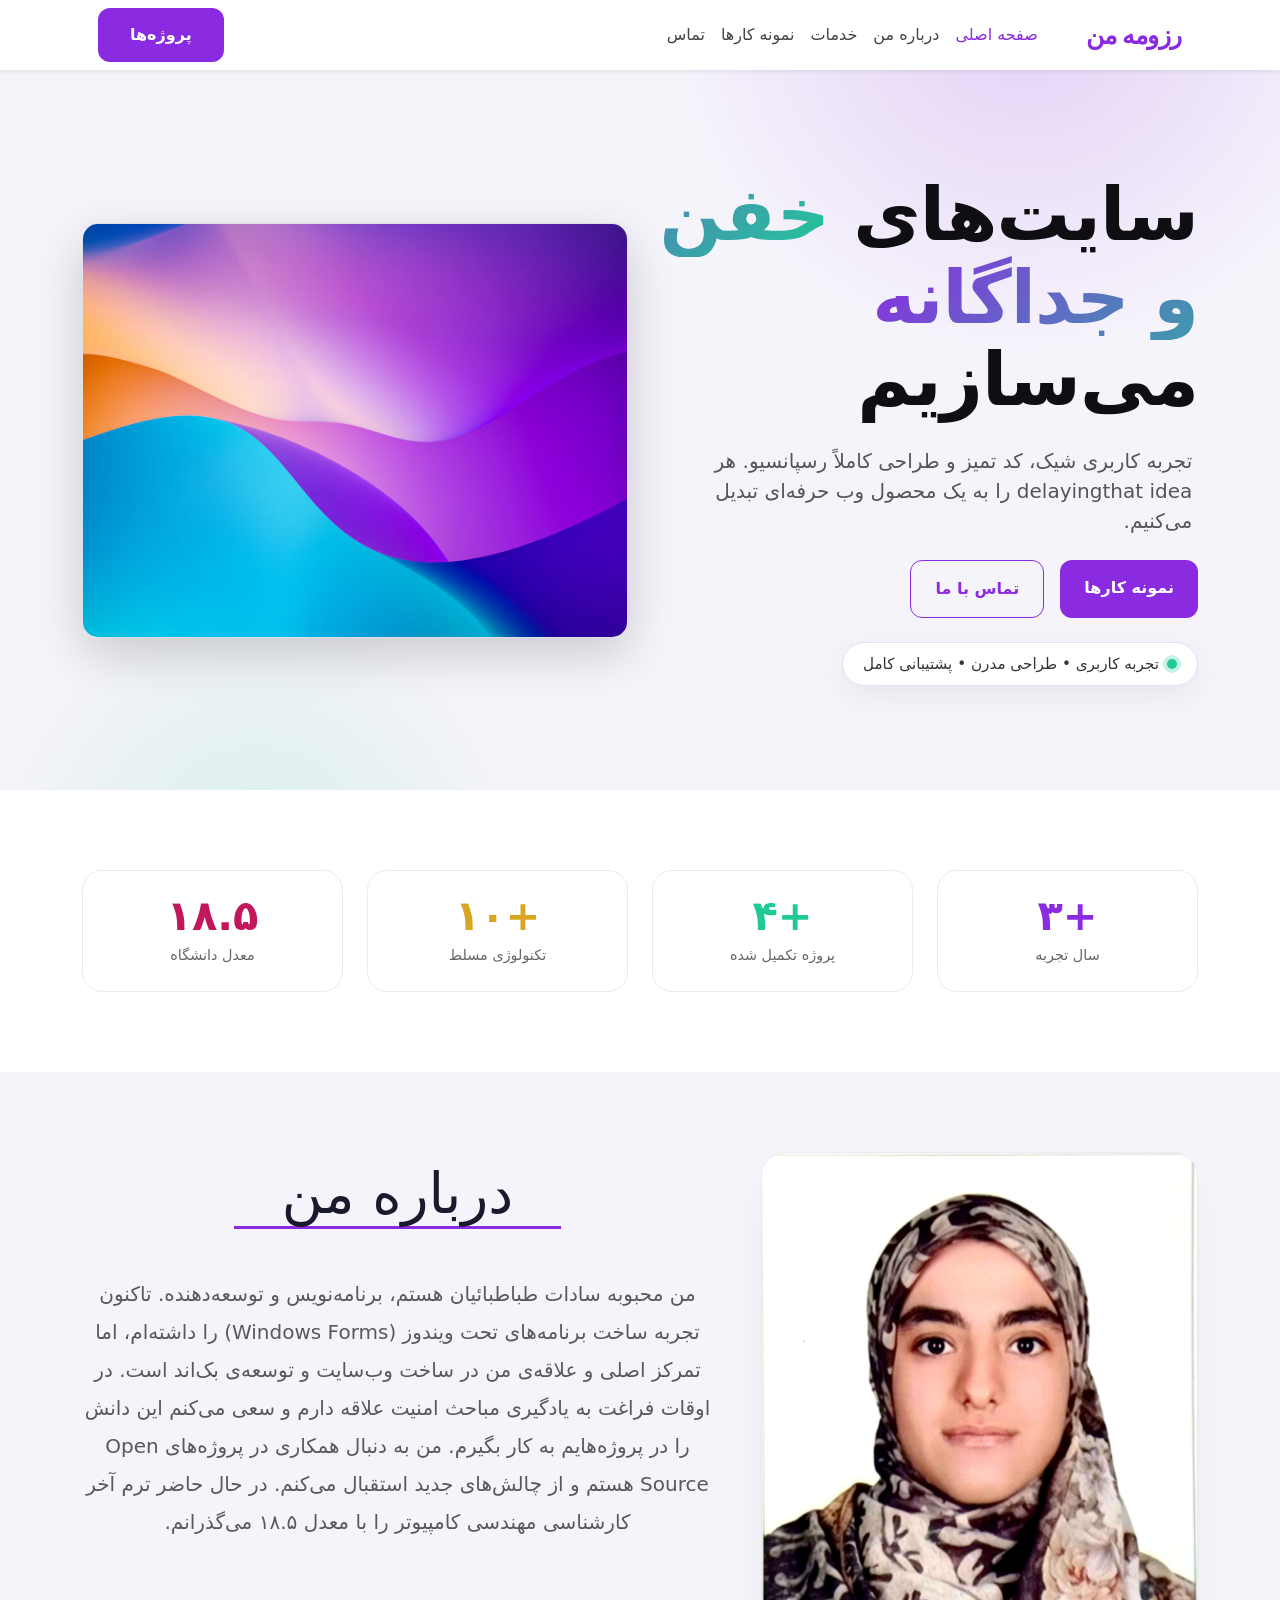
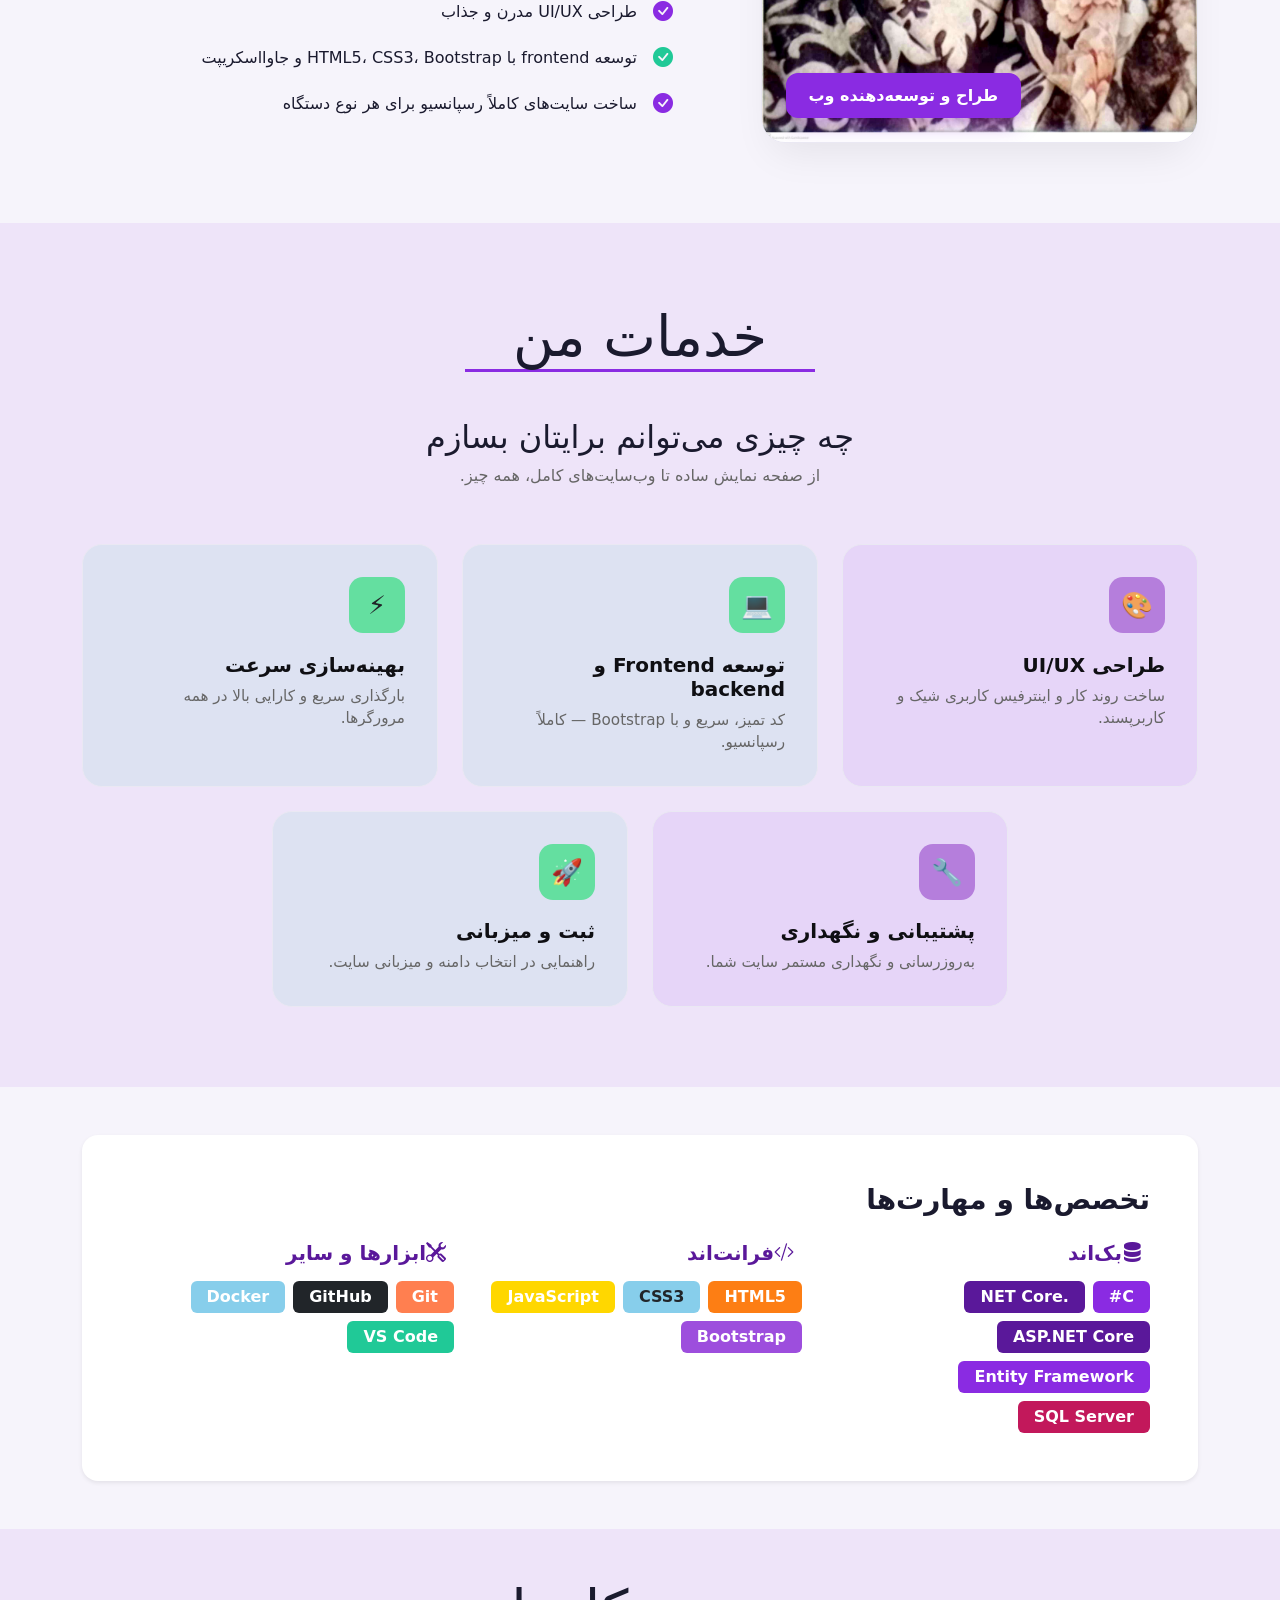
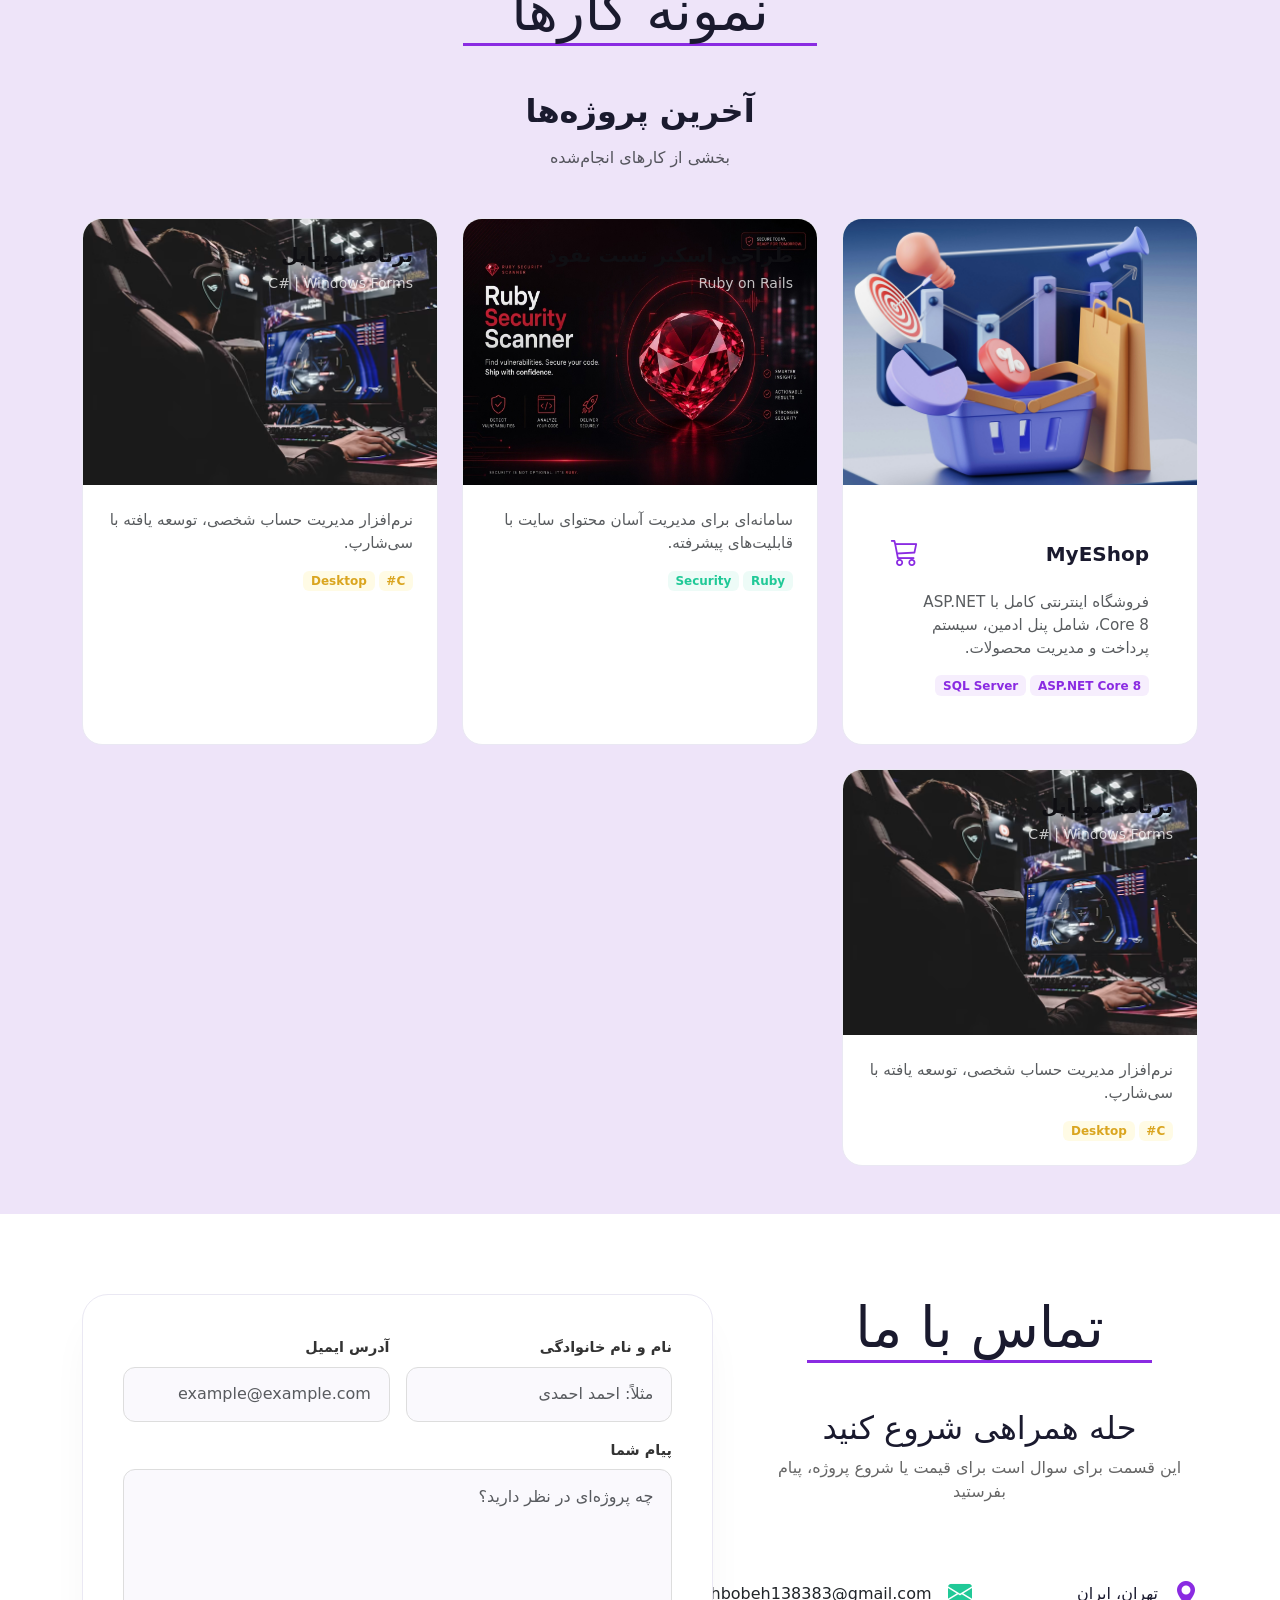
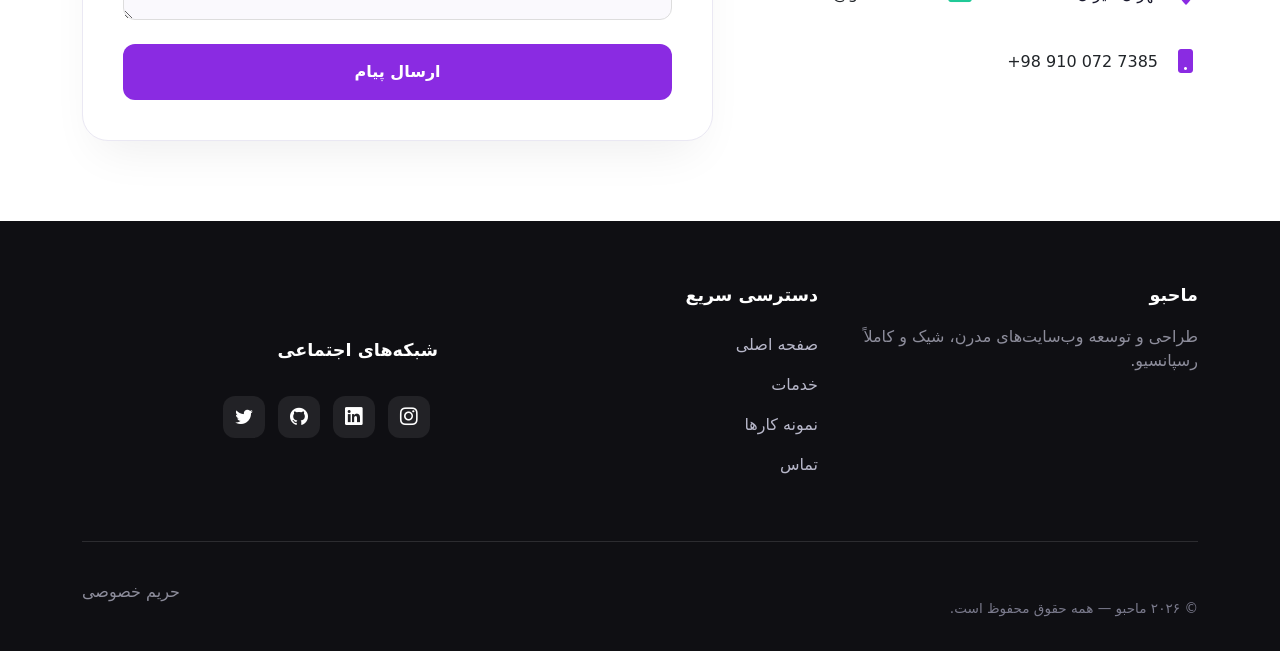
==== commit 699663ce: "add picture of project and edit cards" ====
--- a/index.html
+++ b/index.html
@@ -3,7 +3,7 @@
 <head>
 <meta charset="UTF-8">
 <meta name="viewport" content="width=device-width, initial-scale=1.0">
-<title>ماحبو | طراح و توسعه‌دهنده وب</title>
+<title>رزومه من | طراح و توسعه‌دهنده وب</title>
 
 <!-- Bootstrap 5.3 (CDN) -->
 <!-- <link href="https://cdn.jsdelivr.net/npm/bootstrap@5.3.3/dist/css/bootstrap.rtl.min.css" rel="stylesheet"> -->
@@ -41,7 +41,6 @@
   <div class="container position-relative">
     <div class="row gy-5 align-items-center">
       <div class="col-lg-6">
-        <span class="badge bg-purple-10 text-purple border border-purple rounded-pill px-3 py-2 small fw-bold">tablette availability: جدیدترین معماری وب</span>
         <h1>سایت‌های <span class="grad">خفن و جداگانه</span> می‌سازیم</h1>
         <p class="lead mt-4">تجربه کاربری شیک، کد تمیز و طراحی کاملاً رسپانسیو. هر delayingthat idea را به یک محصول وب حرفه‌ای تبدیل می‌کنیم.</p>
         <div class="d-flex gap-3 mt-4 flex-wrap">
@@ -65,10 +64,10 @@
 <section class="bg-white">
   <div class="container">
     <div class="row g-4">
-      <div class="col-md-3 col-6"><div class="stat"><div class="num">5+</div><div class="lbl">سال تجربه</div></div></div>
-      <div class="col-md-3 col-6"><div class="stat"><div class="num">50+</div><div class="lbl">پروژه تحویل داده‌شده</div></div></div>
-      <div class="col-md-3 col-6"><div class="stat"><div class="num">24/7</div><div class="lbl">پشتیبانی استراتژیک</div></div></div>
-      <div class="col-md-3 col-6"><div class="stat"><div class="num">100%</div><div class="lbl">رسپانسیو و بهینه</div></div></div>
+      <div class="col-md-3 col-6"><div class="stat"><div class="num text-purple">+۳</div><div class="lbl">سال تجربه</div></div></div>
+      <div class="col-md-3 col-6"><div class="stat"><div class="num text-teal">+۴</div><div class="lbl">پروژه تکمیل شده</div></div></div>
+      <div class="col-md-3 col-6"><div class="stat"><div class="num text-golden-dark">+۱۰</div><div class="lbl">تکنولوژی مسلط</div></div></div>
+      <div class="col-md-3 col-6"><div class="stat"><div class="num text-pink-dark">۱۸.۵</div><div class="lbl">معدل دانشگاه</div></div></div>
     </div>
   </div>
 </section>
@@ -79,16 +78,19 @@
     <div class="row g-5 align-items-center">
       <div class="col-lg-5">
         <div class="about-img">
-          <img src="./image/img2.jpg" alt="محبوبه">
+          <img src="./image/profile.jpg" alt="محبوبه سادات طباطبائیان">
           <div class="badge">طراح و توسعه‌دهنده وب</div>
         </div>
       </div>
       <div class="col-lg-7">
         <div class="section-head text-center">
-          <!-- <span class=" eyebrow border border-purple rounded px-4 py-2">درباره من</span> -->
           <span class="display-4 border-bottom border-3 border-purple px-5">درباره من</span>
-          <h3 class="mt-5" >طراحی‌هایی که حرف بزنند</h3>
-          <p>من محبوبه سادات طباطبائیان هستم — طراح و توسعه‌دهنده اینترفیس وب.  ساخت تجربه‌هایی که علاوه بر زیبا بودن، برای کاربر راحت و کاربردی باشد.</p>
+          <!-- <h3 class="mt-5" >طراحی‌هایی که حرف بزنند</h3>
+          <p>من محبوبه سادات طباطبائیان هستم — طراح و توسعه‌دهنده اینترفیس وب.  ساخت تجربه‌هایی که علاوه بر زیبا بودن، برای کاربر راحت و کاربردی باشد.</p> -->
+          <p class="fs-5 text-muted mt-5" style="line-height: 1.9;">
+              من محبوبه سادات طباطبائیان هستم، برنامه‌نویس و توسعه‌دهنده. تاکنون تجربه ساخت برنامه‌های تحت ویندوز (Windows Forms) را داشته‌ام، اما تمرکز اصلی و علاقه‌ی من در ساخت وب‌سایت و توسعه‌ی بک‌اند است. 
+              در اوقات فراغت به یادگیری مباحث امنیت علاقه دارم و سعی می‌کنم این دانش را در پروژه‌هایم به کار بگیرم. من به دنبال همکاری در پروژه‌های Open Source هستم و از چالش‌های جدید استقبال می‌کنم. در حال حاضر ترم آخر کارشناسی مهندسی کامپیوتر را با معدل ۱۸.۵ می‌گذرانم.
+          </p>
         </div>
         <ul class="list-unstyled mt-4">
           <li class="d-flex align-items-center mb-3"><i class="bi bi-check-circle-fill text-purple fs-5 ms-3"></i> <span>طراحی UI/UX مدرن و جذاب</span></li>
@@ -106,9 +108,9 @@
     <div class="section-head">
       <span class="display-4 border-bottom border-3 border-purple px-5">خدمات من</span>
       <h2 class="mt-5">چه چیزی می‌توانم برایتان بسازم</h2>
-      <p>از صفحه نمایش ساده تا وب‌سایت‌های Multi کامل، همه چیز.</p>
-    </div>
-    <div class="row g-4">
+      <p>از صفحه نمایش ساده تا وب‌سایت‌های کامل، همه چیز.</p>
+    </div>
+    <div class="row g-4 justify-content-center">
       <div class="col-md-6 col-lg-4">
         <div class="card-glass bg-purple-10">
           <div class="card-icon bg-purple-light text-purple-dark">🎨</div>
@@ -119,15 +121,10 @@
       <div class="col-md-6 col-lg-4">
         <div class="card-glass bg-teal-10">
           <div class="card-icon bg-teal-light text-dark">💻</div>
-          <h3>توسعه Frontend</h3>
+          <h3>
+            توسعه Frontend و backend
+          </h3>
           <p>کد تمیز، سریع و با Bootstrap — کاملاً رسپانسیو.</p>
-        </div>
-      </div>
-      <div class="col-md-6 col-lg-4">
-        <div class="card-glass bg-purple-10">
-          <div class="card-icon bg-purple-light text-purple-dark">📱</div>
-          <h3>طراحی موبایل</h3>
-          <p>نمایش بهینه در تبلت، موبایل و دسکتاپ.</p>
         </div>
       </div>
       <div class="col-md-6 col-lg-4">
@@ -155,76 +152,197 @@
   </div>
 </section>
 
+<div class="container">
+  <!-- تخصص‌ها (مشابه سایت مرجع) -->
+<section id="skills" class="my-5 bg-white p-4 p-md-5 rounded-4 shadow-sm ">
+    <h2 class="h3 fw-bold section-title mb-4">تخصص‌ها و مهارت‌ها</h2>
+    
+    <div class="row g-4">
+        <div class="col-12 col-md-4">
+            <h5 class="fw-bold text-purple-dark mb-3"><i class="bi bi-server me-2"></i>بک‌اند</h5>
+            <div class="d-flex flex-wrap gap-2">
+                <span class="badge badge-purple px-3 py-2 fs-6">C#</span>
+                <span class="badge badge-purple-dark px-3 py-2 fs-6">.NET Core</span>
+                <span class="badge badge-purple-dark px-3 py-2 fs-6">ASP.NET Core</span>
+                <span class="badge badge-purple px-3 py-2 fs-6">Entity Framework</span>
+                <span class="badge badge-pink-dark px-3 py-2 fs-6">SQL Server</span>
+            </div>
+        </div>
+        <div class="col-12 col-md-4">
+            <h5 class="fw-bold text-purple-dark mb-3"><i class="bi bi-code-slash me-2"></i>فرانت‌اند</h5>
+            <div class="d-flex flex-wrap gap-2">
+                <span class="badge badge-orange px-3 py-2 fs-6">HTML5</span>
+                <span class="badge badge-skyblue px-3 py-2 fs-6 text-dark">CSS3</span>
+                <span class="badge badge-golden px-3 py-2 fs-6">JavaScript</span>
+                <span class="badge badge-indigo-light px-3 py-2 fs-6">Bootstrap</span>
+            </div>
+        </div>
+        <div class="col-12 col-md-4">
+            <h5 class="fw-bold text-purple-dark mb-3"><i class="bi bi-tools me-2"></i>ابزارها و سایر</h5>
+            <div class="d-flex flex-wrap gap-2">
+                <span class="badge badge-coral px-3 py-2 fs-6">Git</span>
+                <span class="badge badge-dark px-3 py-2 fs-6 bg-dark">GitHub</span>
+                <span class="badge badge-skyblue px-3 py-2 fs-6">Docker</span>
+                <span class="badge badge-teal px-3 py-2 fs-6">VS Code</span>
+            </div>
+        </div>
+    </div>
+</section>
+</div>
+
 <!-- Works / Gallery -->
-<section id="works">
-  <div class="container">
-    <div class="section-head">
+<section id="works" class="py-5 bg-purple-10">
+  <div class="container">
+    <div class="section-head text-center mb-5">
       <span class="display-4 border-bottom border-3 border-purple px-5">نمونه کارها</span>
-      <h2 class="mt-5">آخرین پروژه‌ها</h2>
-      <p>بخشی از کارهای انجام‌شده</p>
-    </div>
+      <h2 class="fw-bold mb-3 mt-5">آخرین پروژه‌ها</h2>
+      <p class="text-muted">بخشی از کارهای انجام‌شده</p>
+    </div>
+
     <div class="row g-4">
-      <div class="col-md-6 col-lg-4">
-        <div class="card-glass" style="position:relative;overflow:hidden;">
-          <img src="./image/img3.jpg" alt="پروژه ۱" class="img-fluid w-100 rounded-3">
-          <div class="position-absolute bottom-0 inset-0 p-3 d-flex align-items-end">
-            <h3 class="mb-0 text-white fw-bold" style="text-shadow:0 2px 8px rgba(0,0,0,0.4);">فروشگاه اینترنتی</h3>
-          </div>
-        </div>
-      </div>
-      <div class="col-md-6 col-lg-4">
-        <div class="card-glass" style="position:relative;overflow:hidden;">
-          <img src="./image/img4.jpg" alt="پروژه ۲" class="img-fluid w-100 rounded-3">
-          <div class="position-absolute bottom-0 inset-0 p-3 d-flex align-items-end">
-            <h3 class="mb-0 text-white fw-bold" style="text-shadow:0 2px 8px rgba(0,0,0,0.4);">سامانه مدیریت محتوا</h3>
-          </div>
-        </div>
-      </div>
-      <div class="col-md-6 col-lg-4">
-        <div class="card-glass" style="position:relative;overflow:hidden;">
-          <img src="./image/img5.avif" alt="پروژه ۳" class="img-fluid w-100 rounded-3">
-          <div class="position-absolute bottom-0 inset-0 p-3 d-flex align-items-end">
-            <h3 class="mb-0 text-white fw-bold" style="text-shadow:0 2px 8px rgba(0,0,0,0.4);">برنامه موبایل</h3>
-          </div>
-        </div>
-      </div>
-    </div>
-  </div>
-</section>
-
-<!-- Testimonials -->
-<section class="bg-purple-10">
-  <div class="container">
-    <div class="section-head">
-      <span class="display-4 border-bottom border-3 border-purple px-5">آراء مشتریان</span>
-      <h2 class="mt-5">چه چیزی می‌گویند</h2>
-      <p>بسیار حرفه‌ای و سریع کار کرد.</p>
-    </div>
-    <div class="row g-4">
-      <div class="col-md-6 col-lg-4">
-        <div class="testimonial">
-          <p>سایت بسیار شیک و کاربردی ساخت. طراحی آن برای موبایل و دسکتاپ خفن است و سرعت بارگذاری فوق‌العاده است.</p>
-          <div class="author">ساراREAMS</div>
-          <div class="role">minder بنیان‌گذار</div>
-        </div>
-      </div>
-      <div class="col-md-6 col-lg-4">
-        <div class="testimonial">
-          <p>Collaborating با ماحبو تجربه عالی بود. هر آنچه از یک طراح وب انتظار می‌رم را در اینجا پیدا کردم.</p>
-          <div class="author">علیرضا software</div>
-          <div class="role">مدیر محصول</div>
-        </div>
-      </div>
-      <div class="col-md-6 col-lg-4">
-        <div class="testimonial">
-          <p>طراحی تجربه کاربری بسیار ساده و زیبا است. کاربران سایت ماrandی از لینک شده راضی‌اند.</p>
-          <div class="author">زهرا Design</div>
-          <div class="role">مinder بنیان‌گذار</div>
-        </div>
-      </div>
-    </div>
-  </div>
-</section>
+      <!-- پروژه ۱ -->
+      <div class="col-md-6 col-lg-4">
+        <div class="card-glass p-0 overflow-hidden h-100 position-relative project-card">
+          <!-- تصویر با نسبت ثابت ۴:۳ -->
+          <div class="ratio ratio-4x3 overflow-hidden">
+            <img src="./image/img3.jpg" alt="فروشگاه اینترنتی" class="w-100 h-100 object-fit-cover transition-zoom">
+            <!-- لایه گرادیانی برای خوانایی متن -->
+            <div class="position-absolute bottom-0 start-0 w-100 h-50 bg-gradient-dark"></div>
+          </div>
+          <!-- بدنه کارت (زیر تصویر) -->
+          <div class="p-4">
+            <div class="card-body p-4">
+              <div class="d-flex justify-content-between align-items-center mb-3">
+                  <h5 class="fw-bold mb-0">MyEShop</h1>
+                  <i class="bi bi-cart3 fs-3 text-purple"></i>
+              </div>
+              <p class="text-muted small">فروشگاه اینترنتی کامل با ASP.NET Core 8، شامل پنل ادمین، سیستم پرداخت و مدیریت محصولات.</p>
+              <div class="mt-3 d-flex flex-wrap gap-1">
+                  <span class="badge bg-purple-10 text-purple">ASP.NET Core 8</span>
+                  <span class="badge bg-purple-10 text-purple">SQL Server</span>
+              </div>
+          </div>
+          </div>
+        </div>
+      </div>
+
+      <!-- پروژه ۲ -->
+      <div class="col-md-6 col-lg-4">
+        <div class="card-glass p-0 overflow-hidden h-100 position-relative project-card">
+          <div class="ratio ratio-4x3 overflow-hidden">
+            <img src="./image/scanner.jpg" alt="طراحی اسکنر تست نفوذ class="w-100 h-100 object-fit-cover transition-zoom">
+            <div class="position-absolute bottom-0 start-0 w-100 h-50 bg-gradient-dark"></div>
+            <div class="position-absolute bottom-0 start-0 w-100 p-4 text-white">
+              <h3 class="h5 fw-bold mb-1">طراحی اسکنر تست نفوذ</h3>
+              <small class="opacity-75">Ruby on Rails</small>
+            </div>
+          </div>
+          <div class="p-4">
+            <p class="text-muted small mb-3">سامانه‌ای برای مدیریت آسان محتوای سایت با قابلیت‌های پیشرفته.</p>
+            <div class="d-flex flex-wrap gap-1">
+              <span class="badge bg-teal-10 text-teal">Ruby</span>
+              <span class="badge bg-teal-10 text-teal">Security</span>
+            </div>
+          </div>
+        </div>
+      </div>
+
+      <!-- پروژه ۳ -->
+      <div class="col-md-6 col-lg-4">
+        <div class="card-glass p-0 overflow-hidden h-100 position-relative project-card">
+          <div class="ratio ratio-4x3 overflow-hidden">
+            <img src="./image/img5.avif" alt="برنامه موبایل" class="w-100 h-100 object-fit-cover transition-zoom">
+            <div class="position-absolute bottom-0 start-0 w-100 h-50 bg-gradient-dark"></div>
+            <div class="position-absolute bottom-0 start-0 w-100 p-4 text-white">
+              <h3 class="h5 fw-bold mb-1">برنامه موبایل</h3>
+              <small class="opacity-75">C# | Windows Forms</small>
+            </div>
+          </div>
+          <div class="p-4">
+            <p class="text-muted small mb-3">نرم‌افزار مدیریت حساب شخصی، توسعه یافته با سی‌شارپ.</p>
+            <div class="d-flex flex-wrap gap-1">
+              <span class="badge bg-golden-10 text-golden-dark">C#</span>
+              <span class="badge bg-golden-10 text-golden-dark">Desktop</span>
+            </div>
+          </div>
+        </div>
+      </div>
+
+      <!-- پروژه 4 -->
+      <div class="col-md-6 col-lg-4">
+        <div class="card-glass p-0 overflow-hidden h-100 position-relative project-card">
+          <div class="ratio ratio-4x3 overflow-hidden">
+            <img src="./image/img5.avif" alt="برنامه موبایل" class="w-100 h-100 object-fit-cover transition-zoom">
+            <div class="position-absolute bottom-0 start-0 w-100 h-50 bg-gradient-dark"></div>
+            <div class="position-absolute bottom-0 start-0 w-100 p-4 text-white">
+              <h3 class="h5 fw-bold mb-1">برنامه موبایل</h3>
+              <small class="opacity-75">C# | Windows Forms</small>
+            </div>
+          </div>
+          <div class="p-4">
+            <p class="text-muted small mb-3">نرم‌افزار مدیریت حساب شخصی، توسعه یافته با سی‌شارپ.</p>
+            <div class="d-flex flex-wrap gap-1">
+              <span class="badge bg-golden-10 text-golden-dark">C#</span>
+              <span class="badge bg-golden-10 text-golden-dark">Desktop</span>
+            </div>
+          </div>
+        </div>
+      </div>
+    </div>
+  </div>
+</section>
+
+<!-- Testimonials Section -->
+<!-- <section id="testimonials" class="py-5 bg-white">
+    <div class="container">
+        <div class="section-head text-center mb-5">
+            <span class="badge bg-purple-10 text-purple px-3 py-2 rounded-pill mb-3">نظرات</span>
+            <h2 class="fw-bold mb-3">مشتریان درباره من چه می‌گویند؟</h2>
+        </div>
+        
+        <div class="row g-4 justify-content-center">
+            <div class="col-12 col-md-6 col-lg-5">
+                <div class="card h-100 border-0 shadow-sm rounded-4 bg-purple-10 p-3">
+                    <div class="card-body">
+                        <i class="bi bi-quote fs-1 text-purple opacity-50 mb-3 d-block"></i>
+                        <p class="text-muted mb-4" style="line-height: 1.8;">
+                            همکاری با ایشون برای پروژه فروشگاه اینترنتی بسیار عالی بود. تسلط بالایی روی ASP.NET Core و دیتابیس داشتن و پروژه رو دقیقاً طبق زمان‌بندی تحویل دادن.
+                        </p>
+                        <div class="d-flex align-items-center gap-3 border-top pt-3">
+                            <div class="bg-purple text-white rounded-circle d-flex align-items-center justify-content-center fw-bold" style="width: 50px; height: 50px;">
+                                ع
+                            </div>
+                            <div>
+                                <h6 class="fw-bold mb-0">علی رضایی</h6>
+                                <small class="text-muted">مدیرعامل شرکت سازینو</small>
+                            </div>
+                        </div>
+                    </div>
+                </div>
+            </div>
+            
+            <div class="col-12 col-md-6 col-lg-5">
+                <div class="card h-100 border-0 shadow-sm rounded-4 bg-purple-10 p-3">
+                    <div class="card-body">
+                        <i class="bi bi-quote fs-1 text-purple opacity-50 mb-3 d-block"></i>
+                        <p class="text-muted mb-4" style="line-height: 1.8;">
+                            دقت نظر و علاقه‌ای که به مقوله امنیت در کدنویسی دارن، باعث شده خیالمون از بابت پروژه راحت باشه. ممنون از همکاریتون.
+                        </p>
+                        <div class="d-flex align-items-center gap-3 border-top pt-3">
+                            <div class="bg-teal text-white rounded-circle d-flex align-items-center justify-content-center fw-bold" style="width: 50px; height: 50px;">
+                                س
+                            </div>
+                            <div>
+                                <h6 class="fw-bold mb-0">سارا احمدی</h6>
+                                <small class="text-muted">مدیر پروژه</small>
+                            </div>
+                        </div>
+                    </div>
+                </div>
+            </div>
+        </div>
+    </div>
+</section> -->
 
 <!-- Contact -->
 <section id="contact" class="bg-white">
--- a/style.css
+++ b/style.css
@@ -74,15 +74,6 @@
   /* ---------- Sections ---------- */
   section { padding: 5rem 0; }
   .section-head { text-align: center; margin-bottom: 3.5rem; }
-  .section-head .eyebrow {
-    display: inline-block;
-    color: var(--accent);
-    font-weight: 700;
-    font-size: 0.85rem;
-    text-transform: uppercase;
-    letter-spacing: 2px;
-    margin-bottom: 1rem;
-  }
   .section-head h3 {
     font-size: clamp(1.9rem, 4vw, 2.8rem);
     font-weight: 800;
@@ -138,9 +129,11 @@
     background: #fff; border: 1px solid #eae8f3; border-radius: 20px;
   }
   .stat .num {
-    font-size: 2.6rem; font-weight: 900; color: var(--accent-dark);
+    font-size: 2.6rem; font-weight: 900; 
+    /* color: var(--accent-dark);
     background: linear-gradient(135deg, var(--accent), var(--teal));
-    -webkit-background-clip: text; -webkit-text-fill-color: transparent;
+    -webkit-background-clip: text;
+     -webkit-text-fill-color: transparent; */
     line-height: 1;
   }
   .stat .lbl { color: #666; font-size: 0.9rem; margin-top: 0.5rem; }
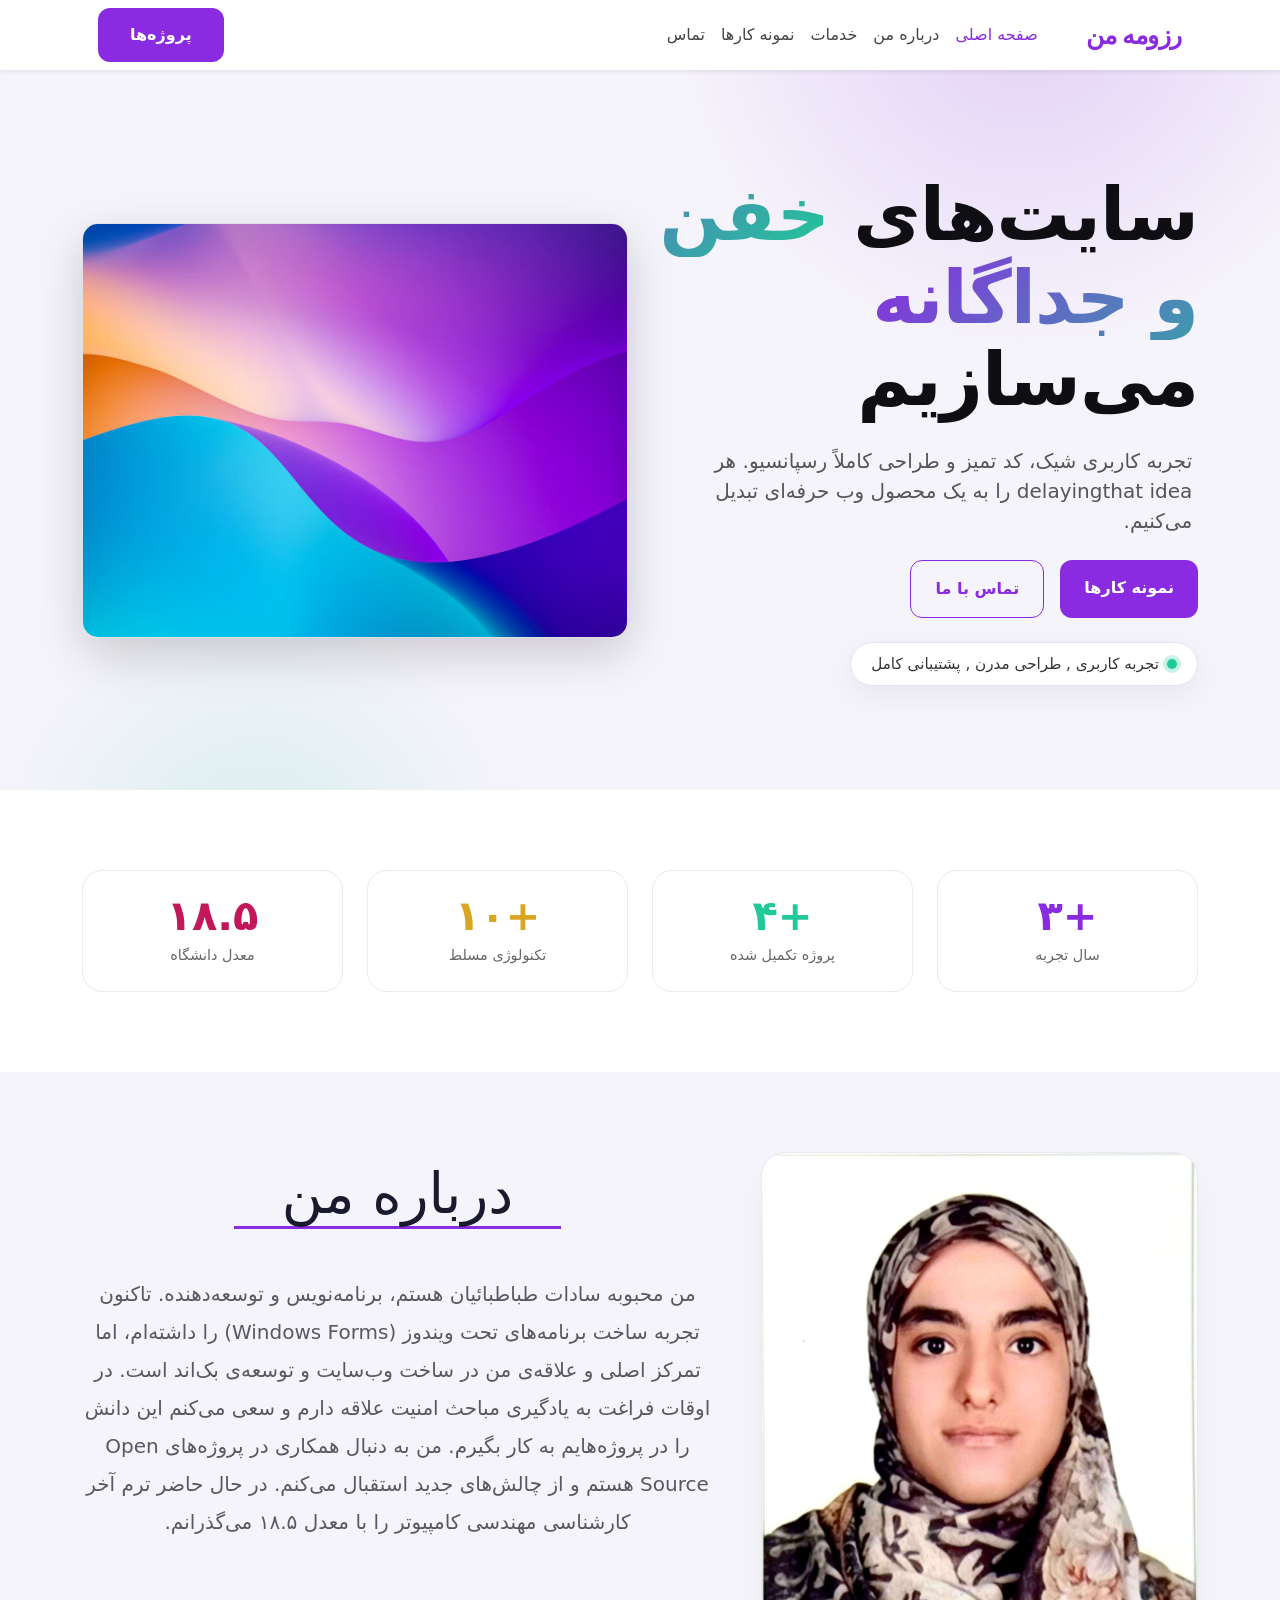
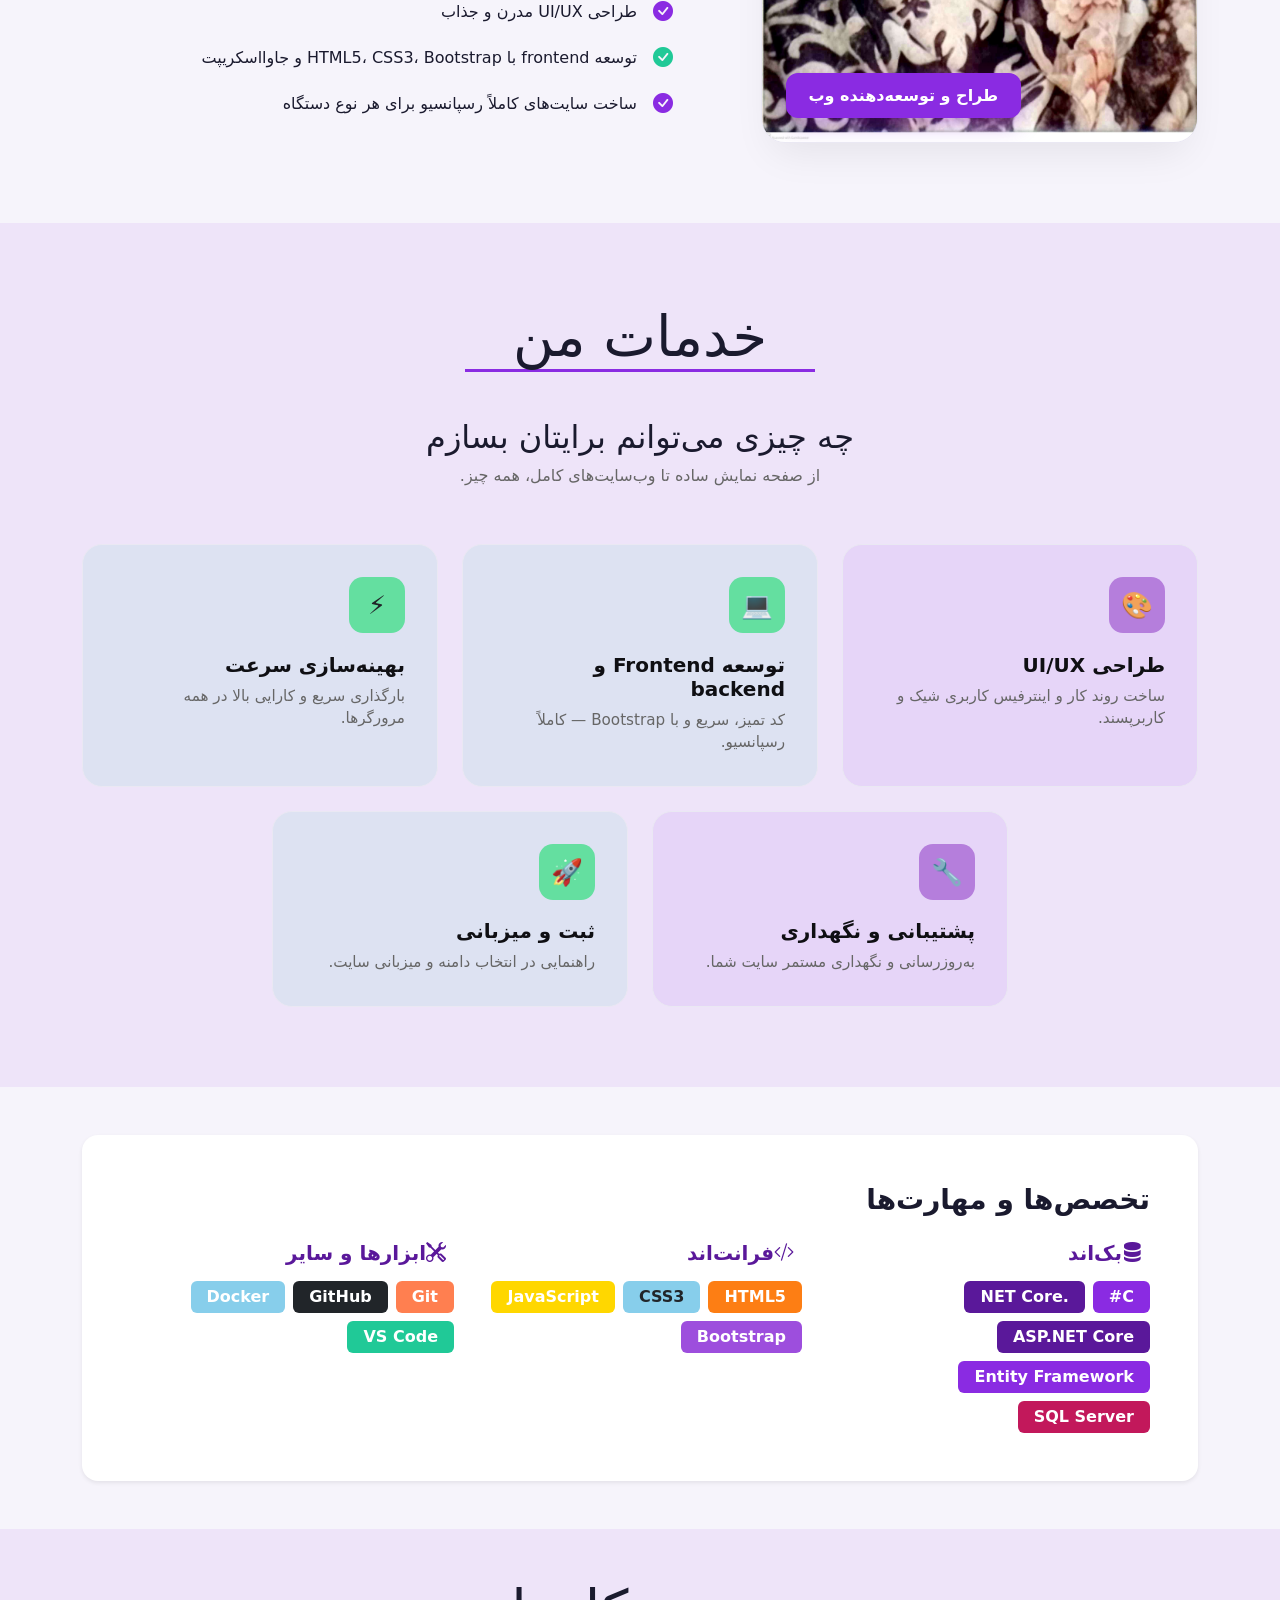
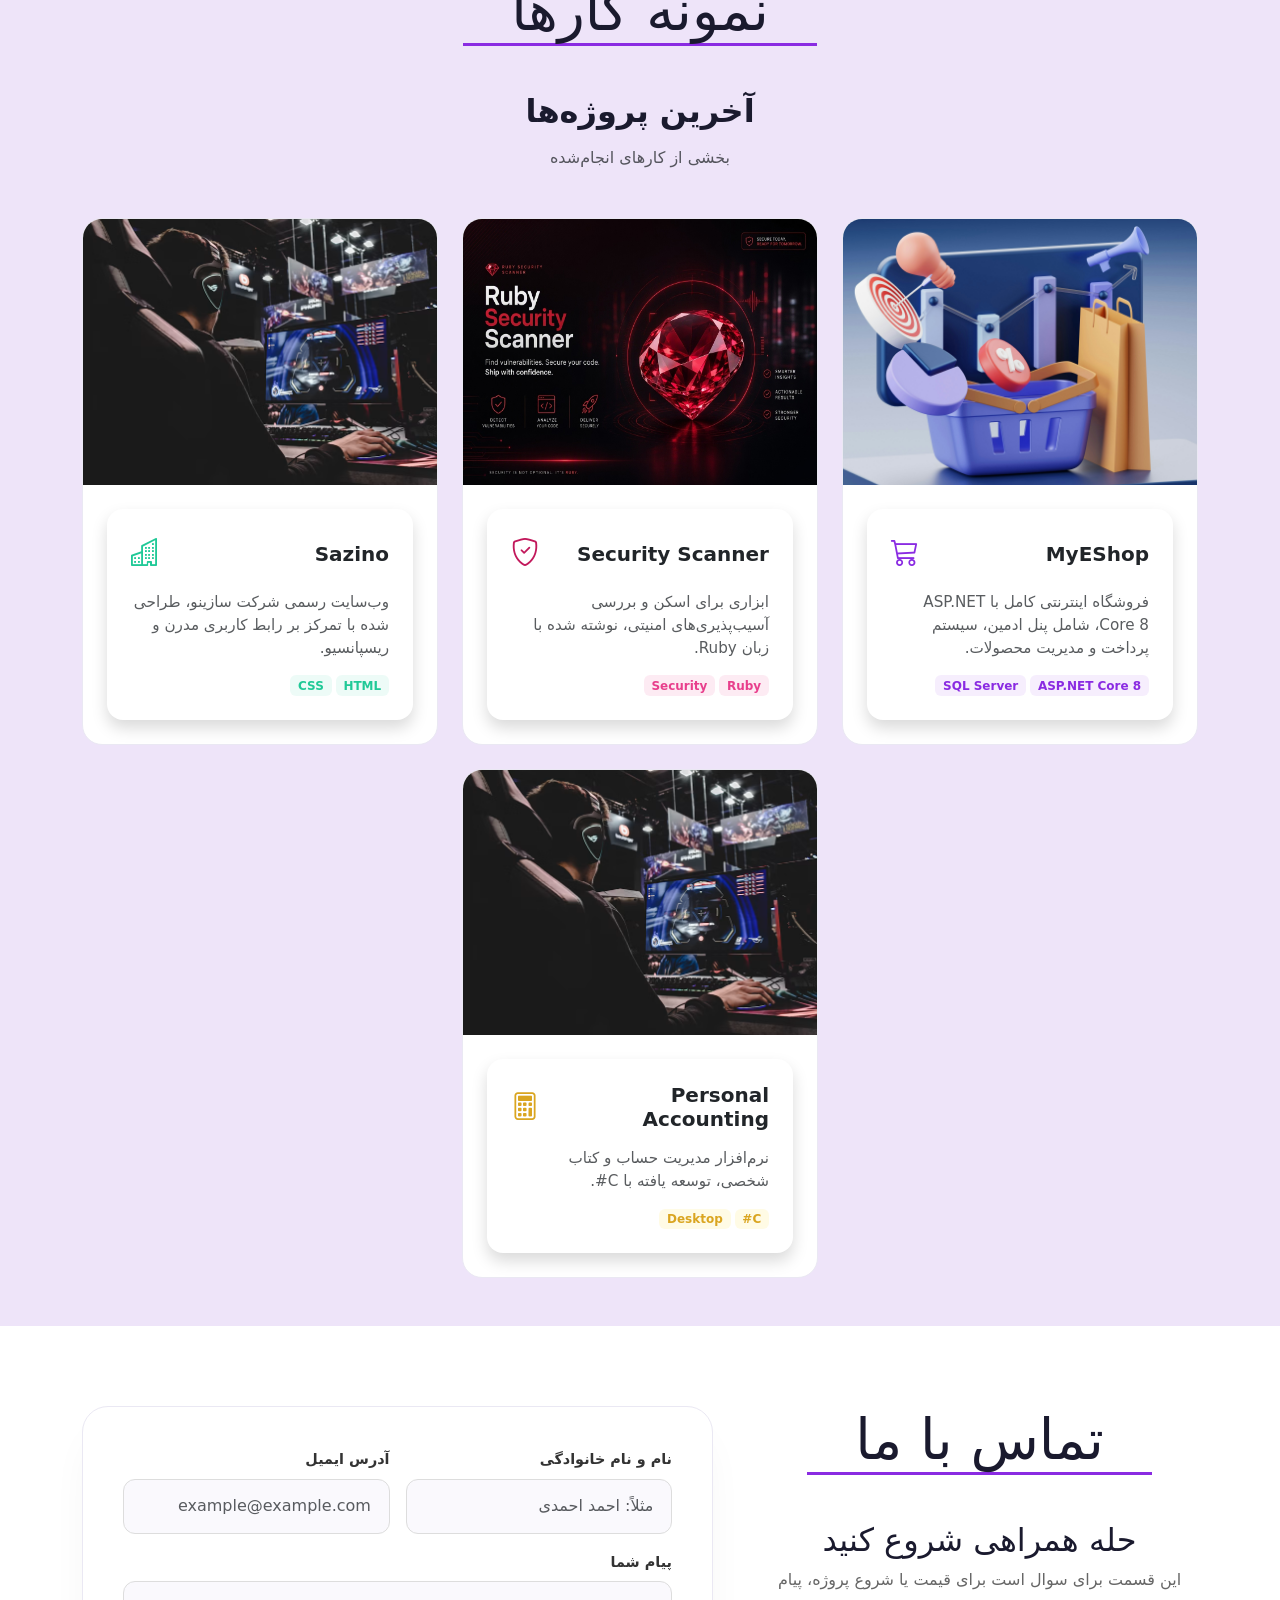
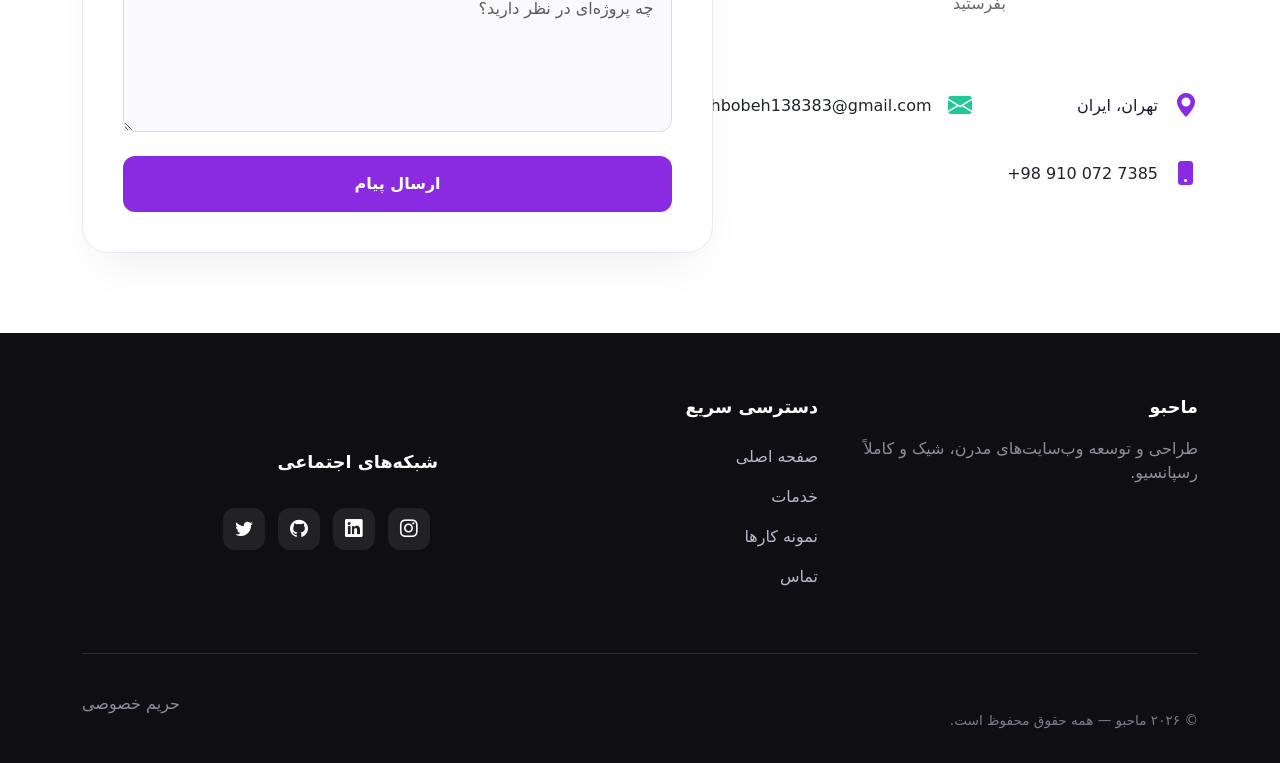
==== commit 2803d9ec: "edit cards" ====
--- a/index.html
+++ b/index.html
@@ -48,7 +48,7 @@
           <a href="#contact" class="btn btn-outline-accent px-4 py-3">تماس با ما</a>
         </div>
         <div class="badge-pill mt-4">
-          <span class="dot"></span> <span>تجربه کاربری • طراحی مدرن • پشتیبانی کامل</span>
+          <span class="dot"></span> <span>تجربه کاربری , طراحی مدرن , پشتیبانی کامل</span>
         </div>
       </div>
       <div class="col-lg-6 text-center">
@@ -199,7 +199,7 @@
       <p class="text-muted">بخشی از کارهای انجام‌شده</p>
     </div>
 
-    <div class="row g-4">
+    <div class="row g-4 justify-content-center">
       <!-- پروژه ۱ -->
       <div class="col-md-6 col-lg-4">
         <div class="card-glass p-0 overflow-hidden h-100 position-relative project-card">
@@ -211,17 +211,19 @@
           </div>
           <!-- بدنه کارت (زیر تصویر) -->
           <div class="p-4">
-            <div class="card-body p-4">
-              <div class="d-flex justify-content-between align-items-center mb-3">
-                  <h5 class="fw-bold mb-0">MyEShop</h1>
-                  <i class="bi bi-cart3 fs-3 text-purple"></i>
-              </div>
-              <p class="text-muted small">فروشگاه اینترنتی کامل با ASP.NET Core 8، شامل پنل ادمین، سیستم پرداخت و مدیریت محصولات.</p>
-              <div class="mt-3 d-flex flex-wrap gap-1">
-                  <span class="badge bg-purple-10 text-purple">ASP.NET Core 8</span>
-                  <span class="badge bg-purple-10 text-purple">SQL Server</span>
-              </div>
-          </div>
+            <div class="card hover-lift h-100 border-0 shadow rounded-4">
+              <div class="card-body p-4">
+                  <div class="d-flex justify-content-between align-items-center mb-3">
+                      <h5 class="fw-bold mb-0">MyEShop</h1>
+                      <i class="bi bi-cart3 fs-3 text-purple"></i>
+                  </div>
+                  <p class="text-muted small">فروشگاه اینترنتی کامل با ASP.NET Core 8، شامل پنل ادمین، سیستم پرداخت و مدیریت محصولات.</p>
+                  <div class="mt-3 d-flex flex-wrap gap-1">
+                      <span class="badge bg-purple-10 text-purple">ASP.NET Core 8</span>
+                      <span class="badge bg-purple-10 text-purple">SQL Server</span>
+                  </div>
+              </div>
+            </div>
           </div>
         </div>
       </div>
@@ -232,16 +234,20 @@
           <div class="ratio ratio-4x3 overflow-hidden">
             <img src="./image/scanner.jpg" alt="طراحی اسکنر تست نفوذ class="w-100 h-100 object-fit-cover transition-zoom">
             <div class="position-absolute bottom-0 start-0 w-100 h-50 bg-gradient-dark"></div>
-            <div class="position-absolute bottom-0 start-0 w-100 p-4 text-white">
-              <h3 class="h5 fw-bold mb-1">طراحی اسکنر تست نفوذ</h3>
-              <small class="opacity-75">Ruby on Rails</small>
-            </div>
           </div>
           <div class="p-4">
-            <p class="text-muted small mb-3">سامانه‌ای برای مدیریت آسان محتوای سایت با قابلیت‌های پیشرفته.</p>
-            <div class="d-flex flex-wrap gap-1">
-              <span class="badge bg-teal-10 text-teal">Ruby</span>
-              <span class="badge bg-teal-10 text-teal">Security</span>
+          <div class="card hover-lift h-100 border-0 shadow rounded-4">
+            <div class="card-body p-4">
+                <div class="d-flex justify-content-between align-items-center mb-3">
+                    <h5 class="fw-bold mb-0">Security Scanner</h1>
+                    <i class="bi bi-shield-check fs-3 text-pink-dark"></i>
+                </div>
+                <p class="text-muted small">ابزاری برای اسکن و بررسی آسیب‌پذیری‌های امنیتی، نوشته شده با زبان Ruby.</p>
+                <div class="mt-3 d-flex flex-wrap gap-1">
+                    <span class="badge bg-pink-10 text-pink">Ruby</span>
+                    <span class="badge bg-pink-10 text-pink">Security</span>
+                </div>
+              </div>
             </div>
           </div>
         </div>
@@ -253,17 +259,21 @@
           <div class="ratio ratio-4x3 overflow-hidden">
             <img src="./image/img5.avif" alt="برنامه موبایل" class="w-100 h-100 object-fit-cover transition-zoom">
             <div class="position-absolute bottom-0 start-0 w-100 h-50 bg-gradient-dark"></div>
-            <div class="position-absolute bottom-0 start-0 w-100 p-4 text-white">
-              <h3 class="h5 fw-bold mb-1">برنامه موبایل</h3>
-              <small class="opacity-75">C# | Windows Forms</small>
-            </div>
           </div>
           <div class="p-4">
-            <p class="text-muted small mb-3">نرم‌افزار مدیریت حساب شخصی، توسعه یافته با سی‌شارپ.</p>
-            <div class="d-flex flex-wrap gap-1">
-              <span class="badge bg-golden-10 text-golden-dark">C#</span>
-              <span class="badge bg-golden-10 text-golden-dark">Desktop</span>
-            </div>
+            <div class="card hover-lift h-100 border-0 shadow rounded-4">
+              <div class="card-body p-4">
+                  <div class="d-flex justify-content-between align-items-center mb-3">
+                      <h5 class="fw-bold mb-0">Sazino</h5>
+                      <i class="bi bi-buildings fs-3 text-teal"></i>
+                  </div>
+                  <p class="text-muted small">وب‌سایت رسمی شرکت سازینو، طراحی شده با تمرکز بر رابط کاربری مدرن و ریسپانسیو.</p>
+                  <div class="mt-3 d-flex flex-wrap gap-1">
+                      <span class="badge bg-teal-10 text-teal">HTML</span>
+                      <span class="badge bg-teal-10 text-teal">CSS</span>
+                  </div>
+              </div>
+              </div>
           </div>
         </div>
       </div>
@@ -274,17 +284,21 @@
           <div class="ratio ratio-4x3 overflow-hidden">
             <img src="./image/img5.avif" alt="برنامه موبایل" class="w-100 h-100 object-fit-cover transition-zoom">
             <div class="position-absolute bottom-0 start-0 w-100 h-50 bg-gradient-dark"></div>
-            <div class="position-absolute bottom-0 start-0 w-100 p-4 text-white">
-              <h3 class="h5 fw-bold mb-1">برنامه موبایل</h3>
-              <small class="opacity-75">C# | Windows Forms</small>
-            </div>
           </div>
           <div class="p-4">
-            <p class="text-muted small mb-3">نرم‌افزار مدیریت حساب شخصی، توسعه یافته با سی‌شارپ.</p>
-            <div class="d-flex flex-wrap gap-1">
-              <span class="badge bg-golden-10 text-golden-dark">C#</span>
-              <span class="badge bg-golden-10 text-golden-dark">Desktop</span>
-            </div>
+            <div class="card hover-lift h-100 border-0 shadow rounded-4">
+              <div class="card-body p-4">
+                  <div class="d-flex justify-content-between align-items-center mb-3">
+                      <h5 class="fw-bold mb-0">Personal Accounting</h1>
+                      <i class="bi bi-calculator fs-3 text-golden-dark"></i>
+                  </div>
+                  <p class="text-muted small">نرم‌افزار مدیریت حساب و کتاب شخصی، توسعه یافته با C#.</p>
+                  <div class="mt-3 d-flex flex-wrap gap-1">
+                      <span class="badge bg-golden-10 text-golden-dark">C#</span>
+                      <span class="badge bg-golden-10 text-golden-dark">Desktop</span>
+                  </div>
+              </div>
+              </div>
           </div>
         </div>
       </div>
